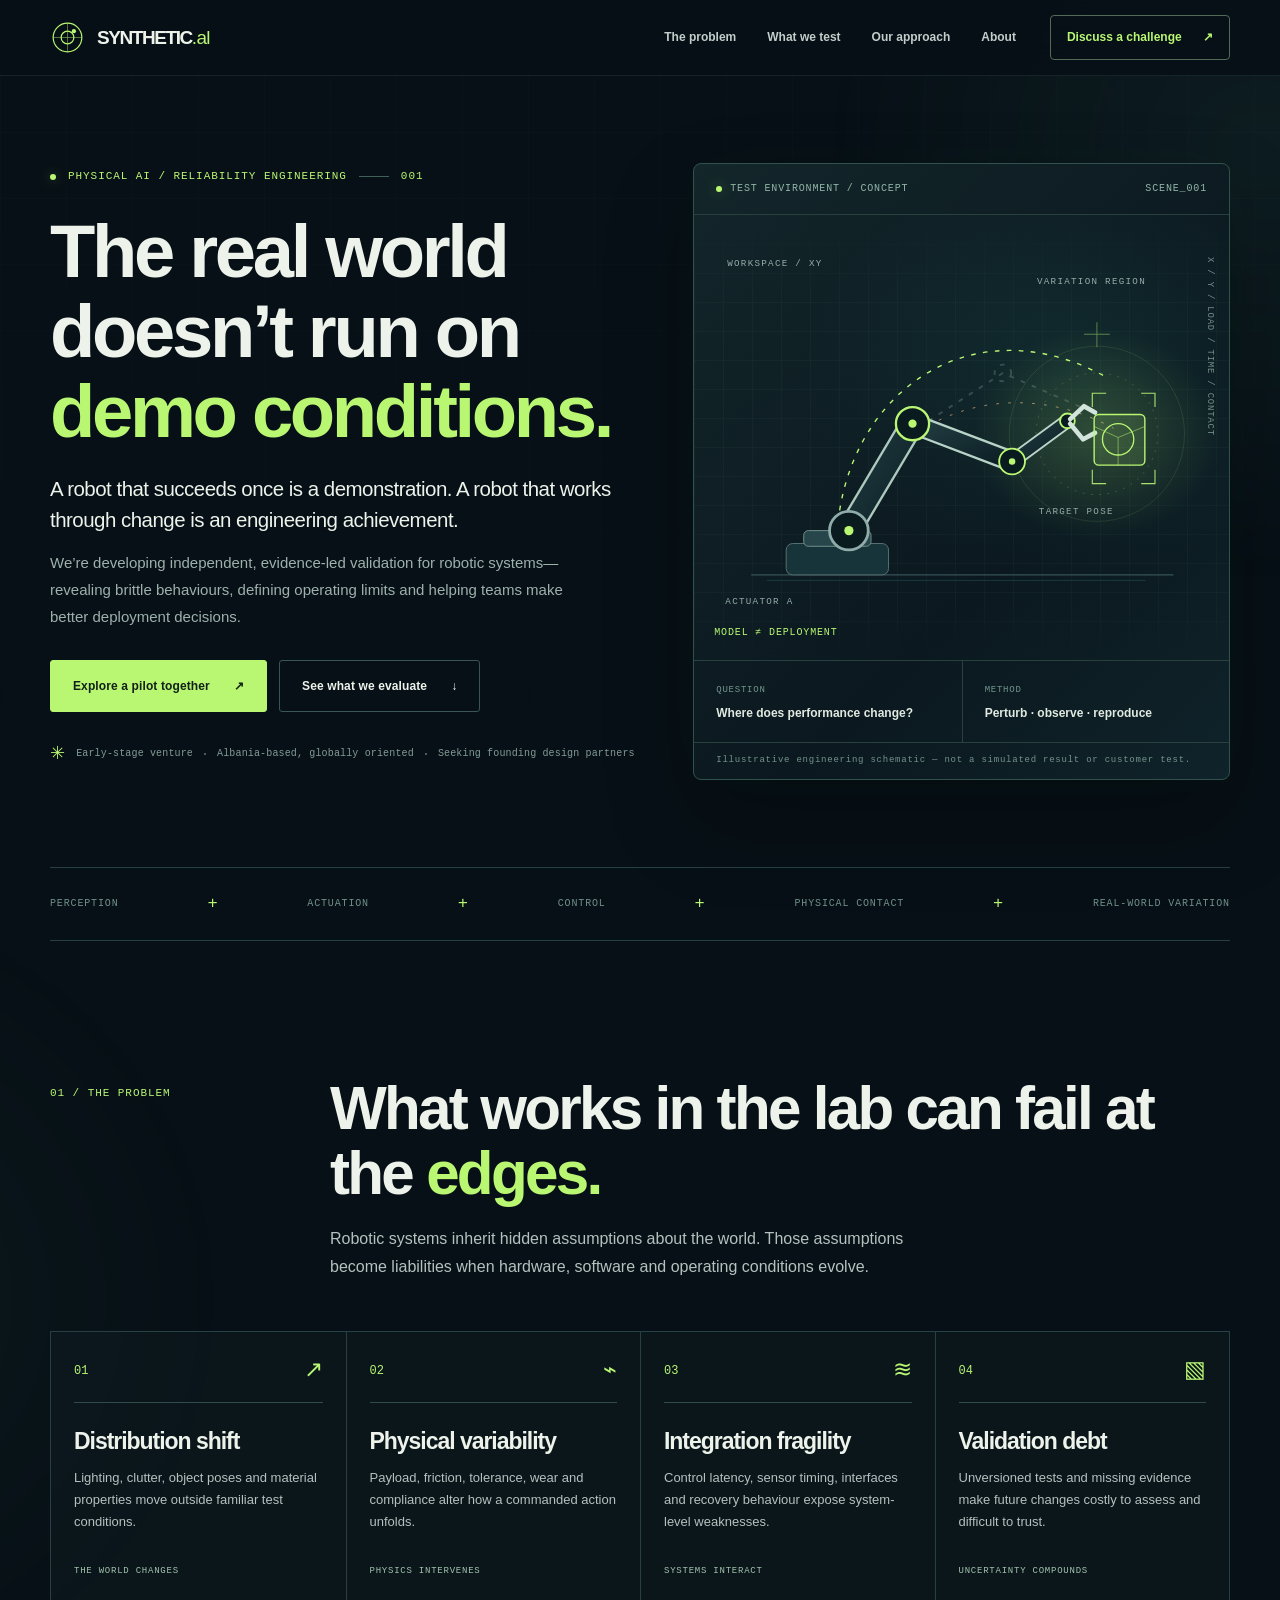
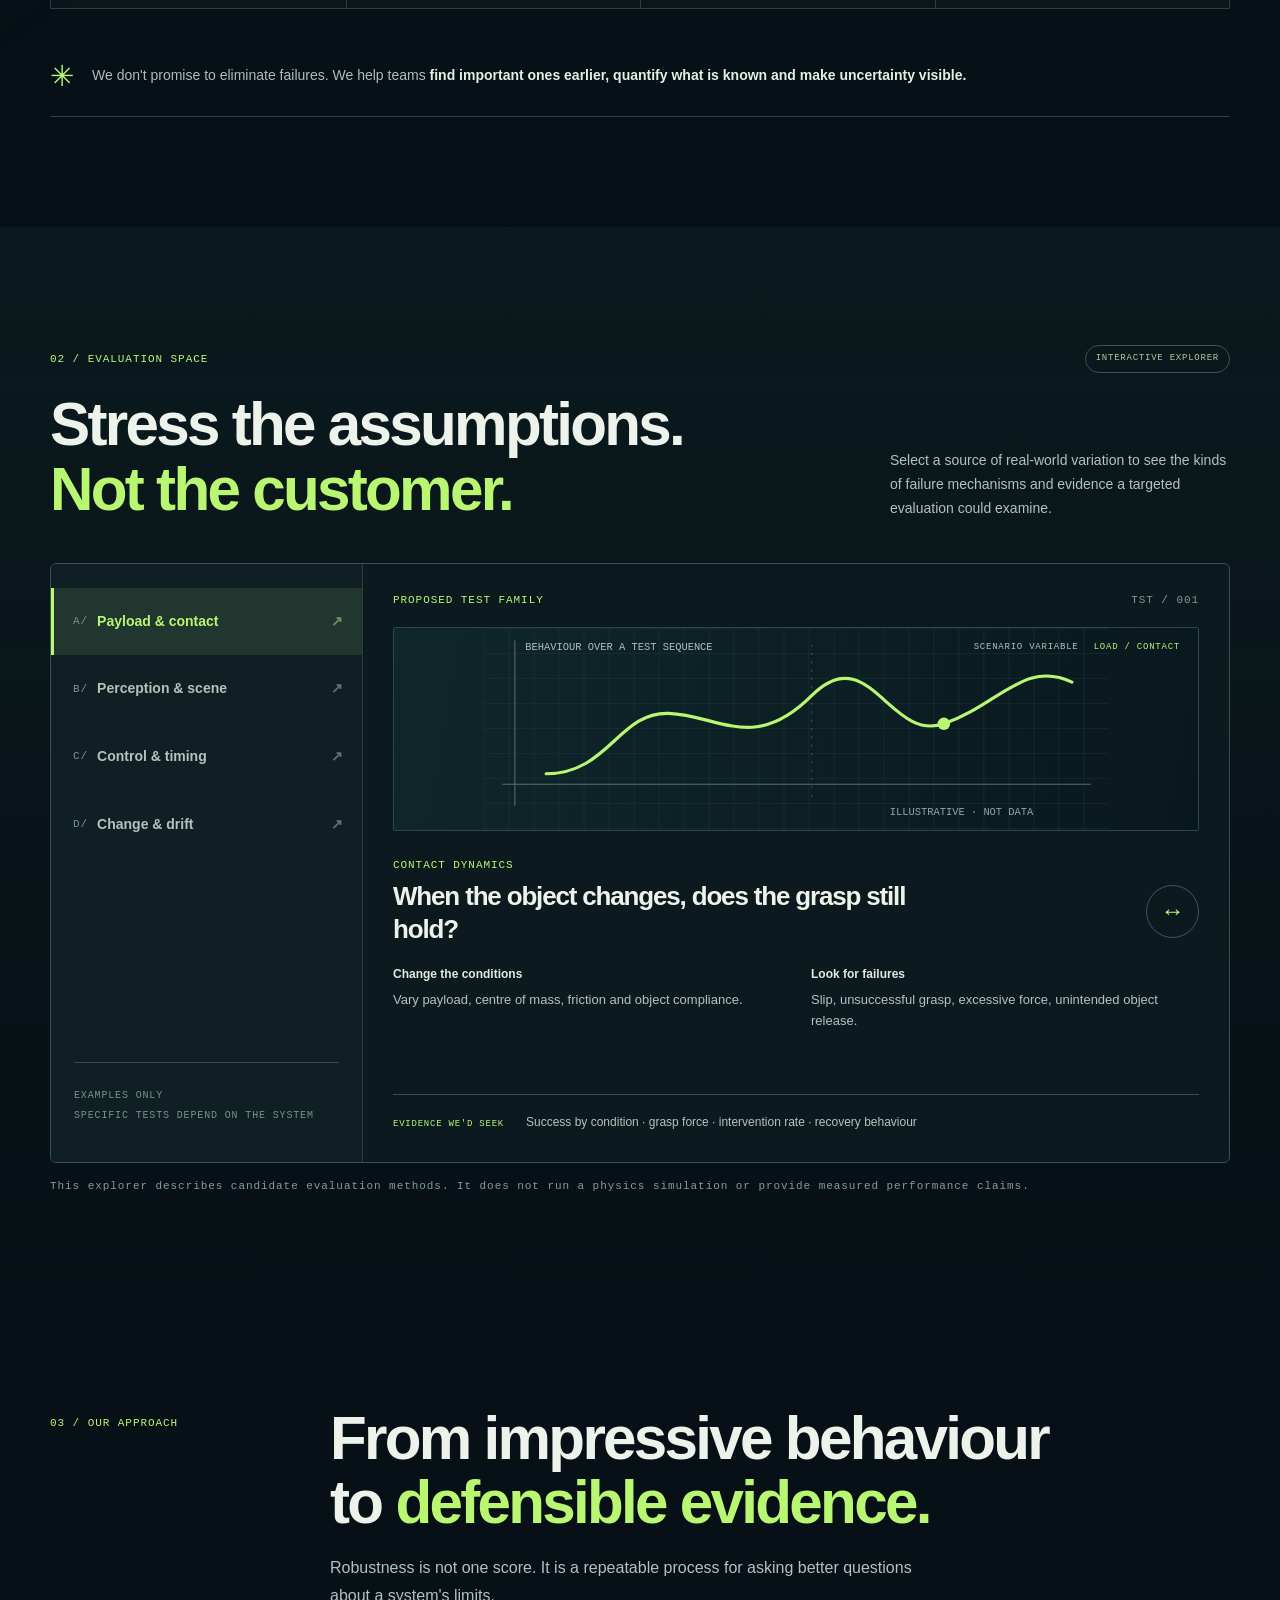
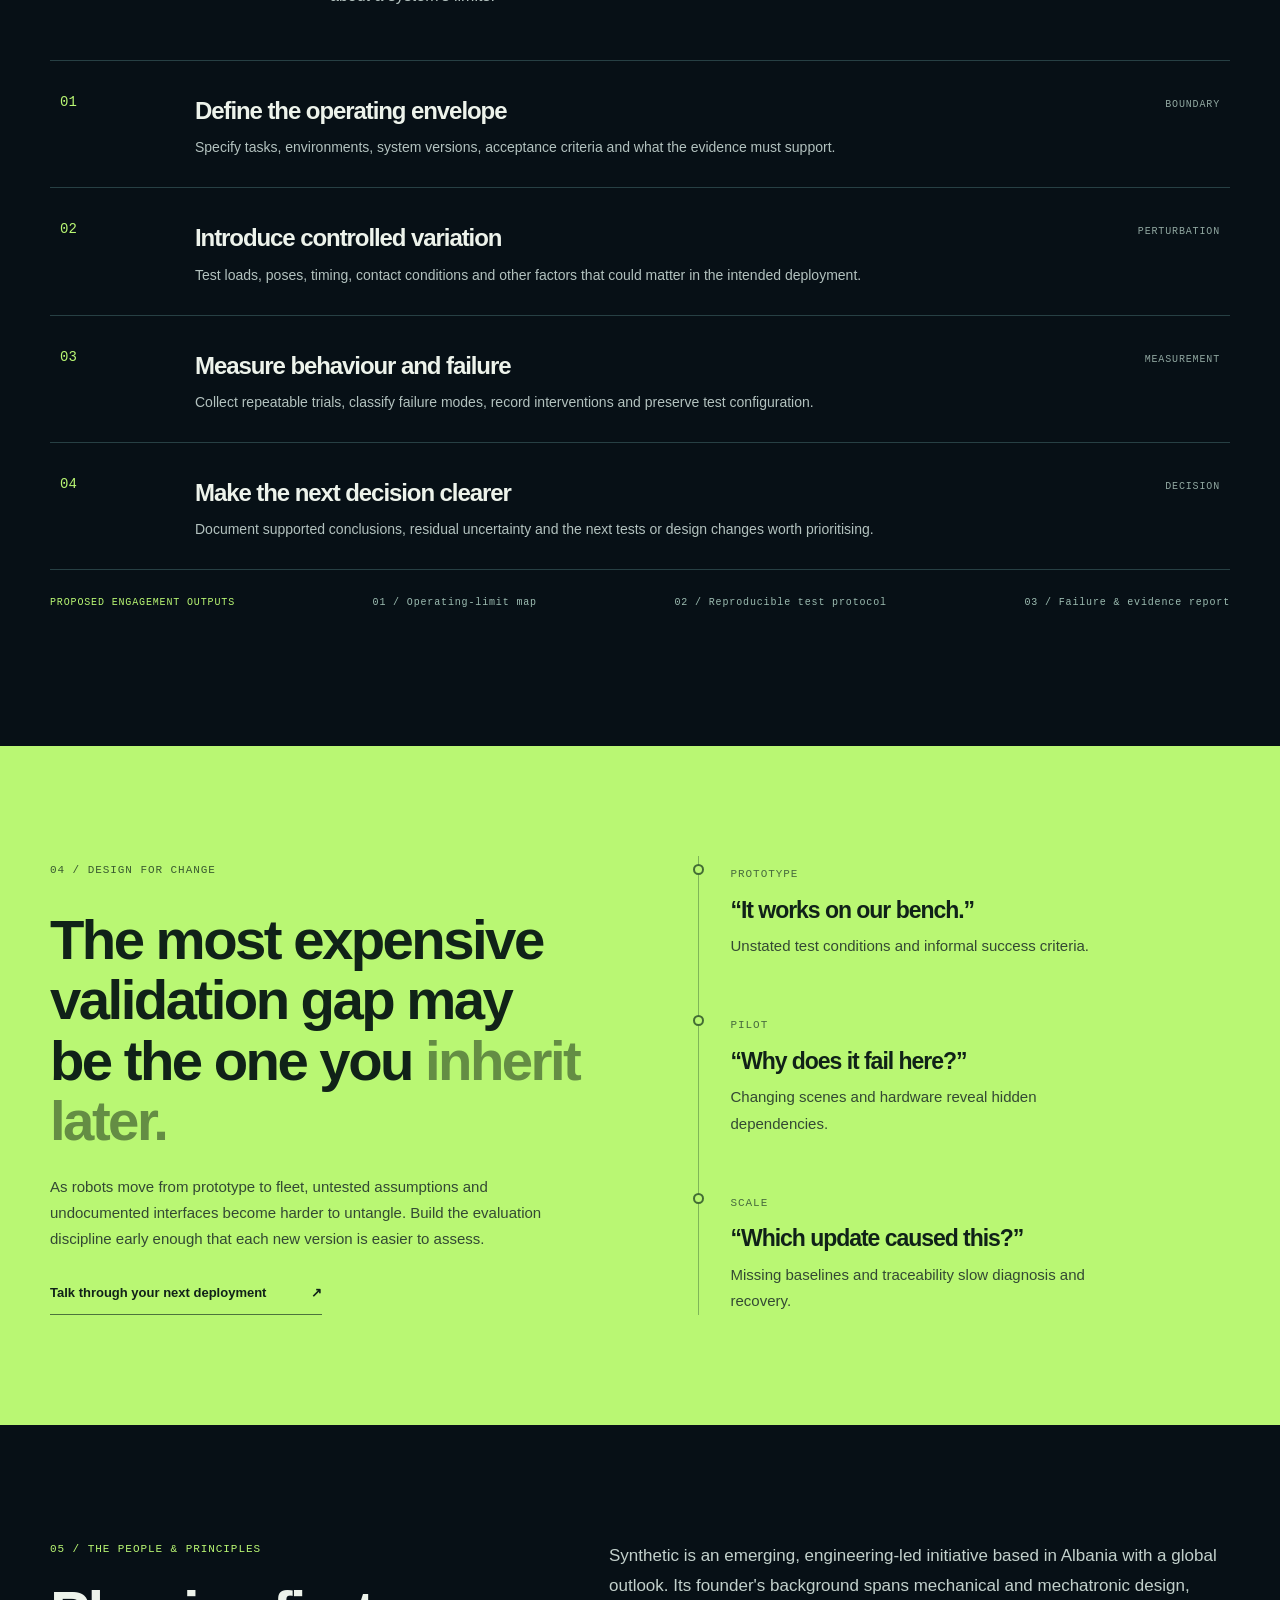
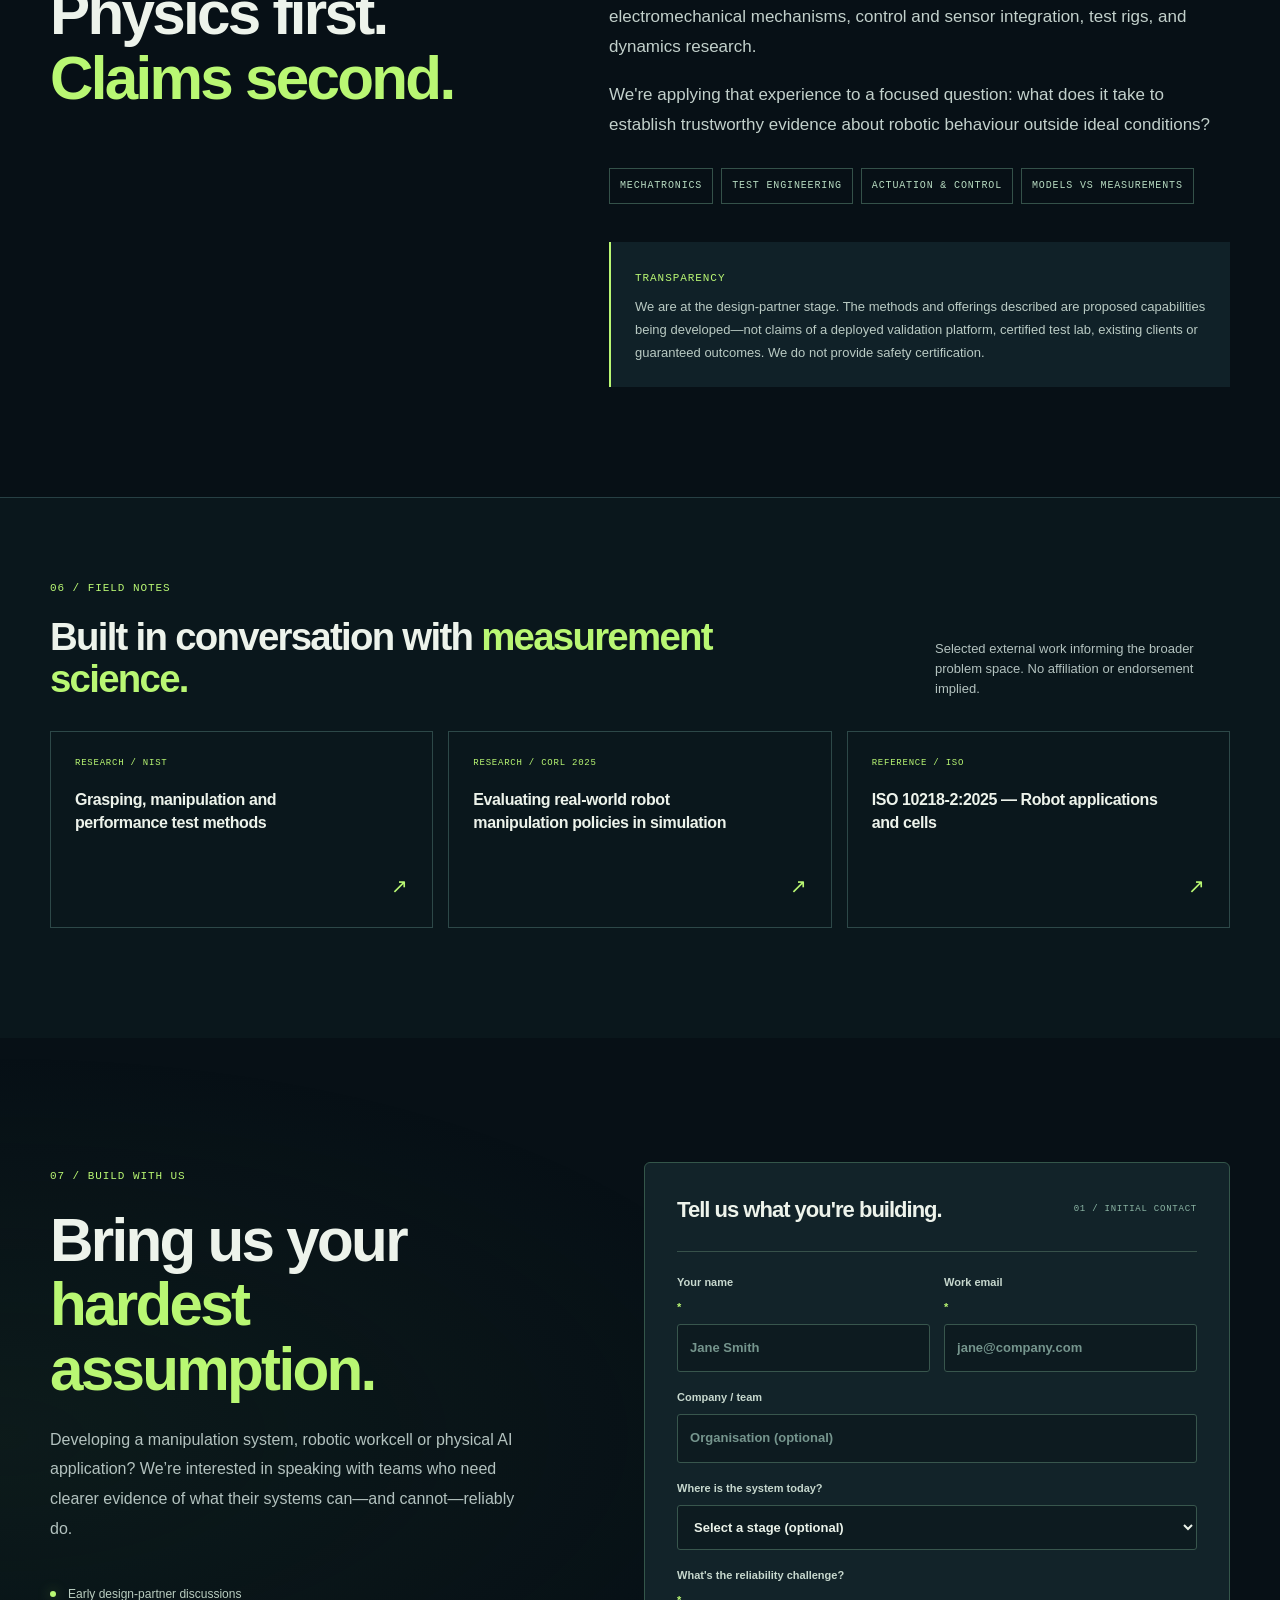
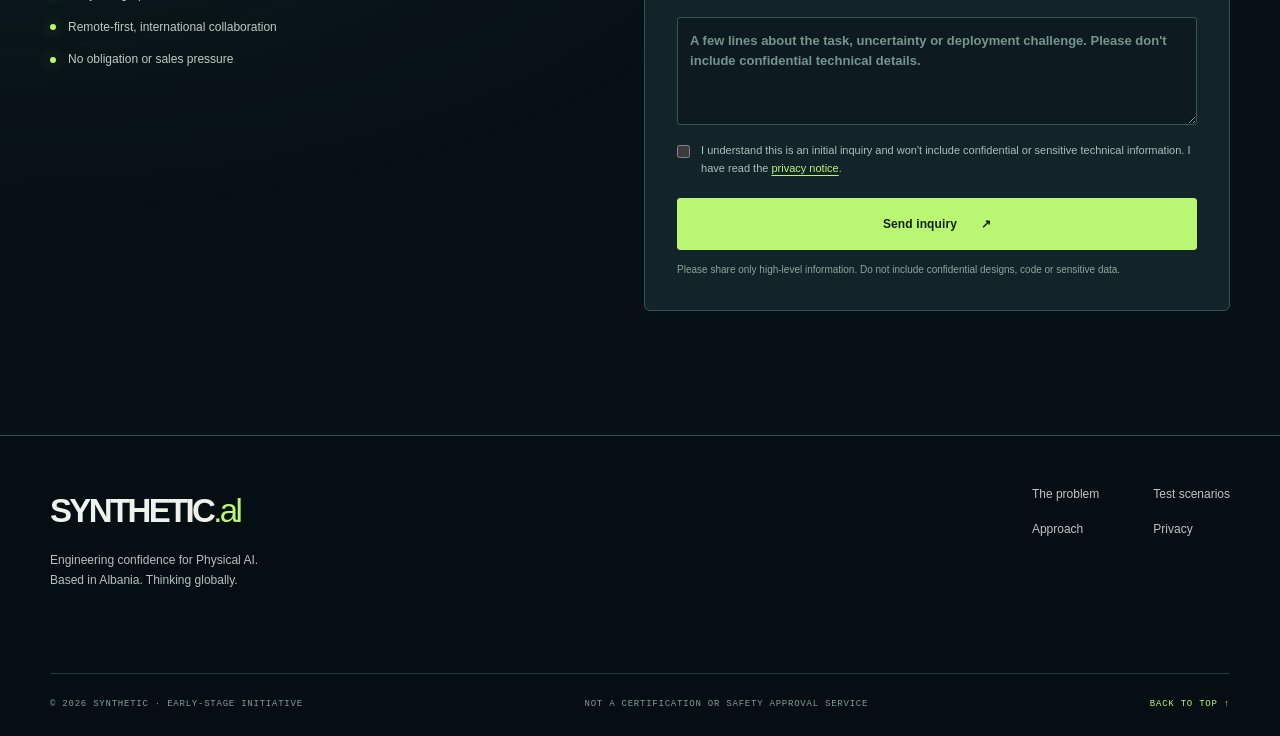
==== index.html @ 1a92da13 "Import supplied Synthetic landing page unchanged" ====
<!doctype html>
<html lang="en">
<head>
  <meta charset="utf-8">
  <meta name="viewport" content="width=device-width, initial-scale=1">
  <meta name="theme-color" content="#071016">
  <meta name="description" content="Robotics validation for the realities beyond a demo. Synthetic is developing engineering-led robustness testing, deployment evidence and repeatable evaluation for Physical AI systems.">
  <meta property="og:type" content="website">
  <meta property="og:title" content="Synthetic — Engineering confidence for Physical AI">
  <meta property="og:description" content="Know where your robot fails before deployment. Engineering-led evaluation of robotics under real-world variation.">
  <meta property="og:url" content="https://synthetic.al/">
  <meta property="og:image" content="https://synthetic.al/assets/social-preview.png">
  <meta name="twitter:card" content="summary_large_image">
  <meta name="color-scheme" content="dark">
  <link rel="icon" href="assets/favicon.svg" type="image/svg+xml">
  <link rel="stylesheet" href="styles.css">
  <title>Synthetic — Engineering confidence for Physical AI</title>
</head>
<body>
  <a href="#main" class="skip-link">Skip to content</a>
  <div class="ambient ambient-a" aria-hidden="true"></div>
  <div class="ambient ambient-b" aria-hidden="true"></div>
  <header class="site-header" id="top">
    <div class="container nav-shell">
      <a class="brand" href="#top" aria-label="Synthetic, back to top">
        <svg class="brand-symbol" viewBox="0 0 44 44" role="img" aria-label="Synthetic logo"><circle cx="22" cy="22" r="18" fill="none" stroke="currentColor" stroke-width="1.5"/><circle cx="22" cy="22" r="8" fill="none" stroke="currentColor" stroke-width="1.5"/><path d="M4 22h36M22 4v36" fill="none" stroke="currentColor" stroke-width="1" opacity=".55"/><circle cx="30" cy="14" r="2.7" fill="currentColor"/></svg>
        <span>SYNTHETIC<span class="brand-dot">.al</span></span>
      </a>
      <nav class="desktop-nav" aria-label="Primary navigation">
        <a href="#challenge">The problem</a>
        <a href="#explorer">What we test</a>
        <a href="#approach">Our approach</a>
        <a href="#about">About</a>
      </nav>
      <a href="#contact" class="nav-cta">Discuss a challenge <span aria-hidden="true">↗</span></a>
      <button class="menu-toggle" id="menu-toggle" type="button" aria-controls="mobile-nav" aria-expanded="false" aria-label="Open navigation"><span></span><span></span></button>
    </div>
    <nav class="mobile-nav" id="mobile-nav" aria-label="Mobile navigation" hidden>
      <a href="#challenge">The problem</a><a href="#explorer">What we test</a><a href="#approach">Our approach</a><a href="#about">About</a><a href="#contact">Discuss a challenge ↗</a>
    </nav>
  </header>

  <main id="main">
    <section class="hero section" aria-labelledby="hero-title">
      <div class="container hero-grid">
        <div class="hero-copy">
          <div class="eyebrow"><span class="pulse-dot" aria-hidden="true"></span> PHYSICAL AI / RELIABILITY ENGINEERING <span class="eyebrow-line"></span> 001</div>
          <h1 id="hero-title">The real world doesn’t run on <em>demo conditions.</em></h1>
          <p class="hero-lead">A robot that succeeds once is a demonstration. A robot that works through change is an engineering achievement.</p>
          <p class="hero-detail">We’re developing independent, evidence-led validation for robotic systems—revealing brittle behaviours, defining operating limits and helping teams make better deployment decisions.</p>
          <div class="hero-actions">
            <a class="button button-primary" href="#contact">Explore a pilot together <span aria-hidden="true">↗</span></a>
            <a class="button button-subtle" href="#explorer">See what we evaluate <span aria-hidden="true">↓</span></a>
          </div>
          <div class="hero-footnote"><span class="mini-icon">✳</span> Early-stage venture <span class="divide-dot"></span> Albania-based, globally oriented <span class="divide-dot"></span> Seeking founding design partners</div>
        </div>
        <div class="hero-visual">
          <div class="visual-topline"><span><span class="green-dot"></span> TEST ENVIRONMENT / CONCEPT</span><span>SCENE_001</span></div>
          <div class="visual-screen">
            <div class="plot-grid" aria-hidden="true"></div>
            <svg class="arm-graphic" viewBox="0 0 580 480" role="img" aria-label="Concept diagram: robotic arm reaching toward a target with variations in task conditions">
              <defs>
                <linearGradient id="armFill" x1="0" y1="0" x2="1" y2="1"><stop stop-color="#223d42"/><stop offset="1" stop-color="#0b1e24"/></linearGradient>
                <linearGradient id="armStroke" x1="0" y1="0" x2="1" y2="0"><stop stop-color="#9ab8b3"/><stop offset="1" stop-color="#d5fff0"/></linearGradient>
                <radialGradient id="targetHalo"><stop stop-color="#b9f773" stop-opacity=".19"/><stop offset="1" stop-color="#b9f773" stop-opacity="0"/></radialGradient>
              </defs>
              <path d="M62 389 H520" stroke="#355257" stroke-width="1.5"/><path d="M79 395 H490" stroke="#1b3c42" stroke-width="1"/>
              <g class="trajectory"><path d="M158 319 C180 181 310 98 448 175" fill="none" stroke="#b9f773" stroke-width="1.5" stroke-dasharray="5 8"/><path d="M168 322 C217 215 341 168 455 230" fill="none" stroke="#d9aa7a" stroke-width="1" stroke-dasharray="3 10" opacity=".78"/></g>
              <ellipse cx="437" cy="236" rx="135" ry="115" fill="url(#targetHalo)" />
              <circle cx="437" cy="236" r="66" fill="none" stroke="#b9f773" stroke-width="1" opacity=".24" stroke-dasharray="2 7"/>
              <circle cx="437" cy="236" r="95" fill="none" stroke="#b9f773" stroke-width="1" opacity=".12"/>
              <g class="ghost-arm" fill="none" stroke="#8ea8a2" stroke-width="2" stroke-dasharray="5 8" opacity=".3"><path d="M168 335 L245 228 L335 170 L422 208"/><circle cx="245" cy="228" r="9"/><circle cx="335" cy="170" r="9"/></g>
              <rect x="100" y="355" width="111" height="34" rx="7" fill="#17343a" stroke="#5c7777"/><rect x="119" y="341" width="73" height="17" rx="5" fill="#27464b" stroke="#75958c"/>
              <path d="M168 341 L237 225" stroke="#adc9be" stroke-width="27" stroke-linecap="round"/><path d="M168 341 L237 225" stroke="url(#armFill)" stroke-width="22" stroke-linecap="round"/>
              <path d="M237 225 L345 266" stroke="#b7d3c7" stroke-width="23" stroke-linecap="round"/><path d="M237 225 L345 266" stroke="url(#armFill)" stroke-width="18" stroke-linecap="round"/>
              <path d="M345 266 L405 222" stroke="#bdd4c9" stroke-width="16" stroke-linecap="round"/><path d="M345 266 L405 222" stroke="url(#armFill)" stroke-width="12" stroke-linecap="round"/>
              <g fill="#0a1b1f" stroke="#b9f773"><circle cx="168" cy="341" r="21" stroke="#8fabaa" stroke-width="3"/><circle cx="237" cy="225" r="18" stroke-width="2.5"/><circle cx="345" cy="266" r="14" stroke-width="2"/><circle cx="405" cy="222" r="8" stroke-width="2"/></g>
              <g fill="#b9f773"><circle cx="168" cy="341" r="5"/><circle cx="237" cy="225" r="4.5"/><circle cx="345" cy="266" r="3.5"/></g>
              <path d="M408 220l15 -14 12 7 M408 225l14 17 13 -7" fill="none" stroke="#d3e4dc" stroke-width="5" stroke-linecap="round" stroke-linejoin="round"/>
              <g class="target-box"><rect x="434" y="215" width="55" height="55" rx="5" fill="#b9f773" fill-opacity=".11" stroke="#b9f773" stroke-width="1.5"/><path d="M434 228l26 12 29 -12M460 240v30" stroke="#b9f773" stroke-width="1" fill="none" opacity=".55"/></g>
              <g stroke="#b9f773" stroke-width="1.2" fill="none" opacity=".9"><path d="M447 192h-15v15M485 192h15v15M447 290h-15v-15M485 290h15v-15"/></g>
              <g fill="#94aca8" font-size="10" font-family="monospace" letter-spacing="1.4"><text x="36" y="54">WORKSPACE / XY</text><text x="372" y="73">VARIATION REGION</text><text x="34" y="421">ACTUATOR A</text><text x="374" y="323">TARGET POSE</text></g>
              <path d="M437 115v27 M423 128h28" stroke="#b9f773" opacity=".48"/>
              <circle class="scan-ping" cx="460" cy="242" r="17" fill="none" stroke="#b9f773" stroke-width="1.4"/>
            </svg>
            <div class="visual-caption">MODEL ≠ DEPLOYMENT</div>
            <div class="visual-side">X / Y / LOAD / TIME / CONTACT</div>
          </div>
          <div class="visual-bottom">
            <div><span class="meta-label">QUESTION</span><strong>Where does performance change?</strong></div>
            <div><span class="meta-label">METHOD</span><strong>Perturb · observe · reproduce</strong></div>
          </div>
          <p class="visual-disclaimer">Illustrative engineering schematic — not a simulated result or customer test.</p>
        </div>
      </div>
      <div class="container hero-ticker" aria-label="Engineering focus areas"><span>PERCEPTION</span><span aria-hidden="true">+</span><span>ACTUATION</span><span aria-hidden="true">+</span><span>CONTROL</span><span aria-hidden="true">+</span><span>PHYSICAL CONTACT</span><span aria-hidden="true">+</span><span>REAL-WORLD VARIATION</span></div>
    </section>

    <section id="challenge" class="section challenge-section">
      <div class="container">
        <div class="section-intro"><span class="section-number">01 / THE PROBLEM</span><div><h2>What works in the lab can fail at the <em>edges.</em></h2><p>Robotic systems inherit hidden assumptions about the world. Those assumptions become liabilities when hardware, software and operating conditions evolve.</p></div></div>
        <div class="risk-grid">
          <article class="risk-card"><div class="risk-icon">01 <span>↗</span></div><h3>Distribution shift</h3><p>Lighting, clutter, object poses and material properties move outside familiar test conditions.</p><span class="risk-signal">THE WORLD CHANGES</span></article>
          <article class="risk-card"><div class="risk-icon">02 <span>⌁</span></div><h3>Physical variability</h3><p>Payload, friction, tolerance, wear and compliance alter how a commanded action unfolds.</p><span class="risk-signal">PHYSICS INTERVENES</span></article>
          <article class="risk-card"><div class="risk-icon">03 <span>≋</span></div><h3>Integration fragility</h3><p>Control latency, sensor timing, interfaces and recovery behaviour expose system-level weaknesses.</p><span class="risk-signal">SYSTEMS INTERACT</span></article>
          <article class="risk-card"><div class="risk-icon">04 <span>▧</span></div><h3>Validation debt</h3><p>Unversioned tests and missing evidence make future changes costly to assess and difficult to trust.</p><span class="risk-signal">UNCERTAINTY COMPOUNDS</span></article>
        </div>
        <div class="insight-line"><span class="insight-icon">✳</span><p>We don't promise to eliminate failures. We help teams <strong>find important ones earlier, quantify what is known and make uncertainty visible.</strong></p></div>
      </div>
    </section>

    <section id="explorer" class="section explorer-section">
      <div class="container">
        <div class="section-kicker"><span class="section-number">02 / EVALUATION SPACE</span><span class="tag">INTERACTIVE EXPLORER</span></div>
        <div class="explorer-head"><h2>Stress the assumptions.<br><em>Not the customer.</em></h2><p>Select a source of real-world variation to see the kinds of failure mechanisms and evidence a targeted evaluation could examine.</p></div>
        <div class="explorer-panel">
          <div class="scenario-tabs" role="tablist" aria-label="Explore test scenarios">
            <button type="button" role="tab" id="tab-contact" aria-selected="true" aria-controls="scenario-panel" tabindex="0" data-scenario="contact"><span class="tab-index">A/</span> Payload & contact <span aria-hidden="true">↗</span></button>
            <button type="button" role="tab" id="tab-perception" aria-selected="false" aria-controls="scenario-panel" tabindex="-1" data-scenario="perception"><span class="tab-index">B/</span> Perception & scene <span aria-hidden="true">↗</span></button>
            <button type="button" role="tab" id="tab-control" aria-selected="false" aria-controls="scenario-panel" tabindex="-1" data-scenario="control"><span class="tab-index">C/</span> Control & timing <span aria-hidden="true">↗</span></button>
            <button type="button" role="tab" id="tab-drift" aria-selected="false" aria-controls="scenario-panel" tabindex="-1" data-scenario="drift"><span class="tab-index">D/</span> Change & drift <span aria-hidden="true">↗</span></button>
            <div class="tabs-footnote">EXAMPLES ONLY<br>SPECIFIC TESTS DEPEND ON THE SYSTEM</div>
          </div>
          <div class="scenario-display" id="scenario-panel" role="tabpanel" aria-labelledby="tab-contact" tabindex="0">
            <div class="display-head"><span class="mono green">PROPOSED TEST FAMILY</span><span class="mono" id="scenario-ref">TST / 001</span></div>
            <div class="display-visual" aria-hidden="true">
              <svg viewBox="0 0 600 194" preserveAspectRatio="xMidYMid meet"><defs><pattern id="plotPattern" width="24" height="24" patternUnits="userSpaceOnUse"><path d="M24 0H0V24" fill="none" stroke="#243d43" stroke-width=".65"/></pattern></defs><rect width="600" height="194" fill="url(#plotPattern)"/><path d="M18 150h565" stroke="#50706b" stroke-width="1"/><path d="M30 12V171" stroke="#50706b" stroke-width="1"/><path d="M60 140 C120 140 130 80 178 82 S260 120 315 65 S390 110 442 92 S520 30 565 52" fill="none" stroke="#668f91" stroke-width="2" stroke-dasharray="5 7"/><path id="response-path" d="M60 140 C120 140 130 80 178 82 S260 120 315 65 S390 110 442 92 S520 30 565 52" fill="none" stroke="#b9f773" stroke-width="3" stroke-linecap="round"/><circle id="response-marker" cx="442" cy="92" r="6" fill="#b9f773"/><path d="M315 16v150" stroke="#b9f773" opacity=".28" stroke-dasharray="2 6"/><text x="40" y="21" font-family="monospace" font-size="10" fill="#a9c2bd">BEHAVIOUR OVER A TEST SEQUENCE</text><text x="390" y="180" font-family="monospace" font-size="10" fill="#8caaa6">ILLUSTRATIVE · NOT DATA</text></svg>
              <div class="visual-micro">SCENARIO VARIABLE <span id="scenario-variable">LOAD / CONTACT</span></div>
            </div>
            <div class="display-title-row"><div><div class="mono green" id="scenario-label">CONTACT DYNAMICS</div><h3 id="scenario-title">When the object changes, does the grasp still hold?</h3></div><span class="display-symbol" id="scenario-symbol" aria-hidden="true">↔</span></div>
            <div class="display-columns"><div><h4>Change the conditions</h4><p id="scenario-perturb">Vary payload, centre of mass, friction and object compliance.</p></div><div><h4>Look for failures</h4><p id="scenario-fail">Slip, unsuccessful grasp, excessive force, unintended object release.</p></div></div>
            <div class="evidence-bar"><span class="evidence-label">EVIDENCE WE'D SEEK</span><span id="scenario-evidence">Success by condition · grasp force · intervention rate · recovery behaviour</span></div>
          </div>
        </div>
        <p class="explorer-caption">This explorer describes candidate evaluation methods. It does not run a physics simulation or provide measured performance claims.</p>
      </div>
    </section>

    <section id="approach" class="section approach-section">
      <div class="container">
        <div class="section-intro"><span class="section-number">03 / OUR APPROACH</span><div><h2>From impressive behaviour<br>to <em>defensible evidence.</em></h2><p>Robustness is not one score. It is a repeatable process for asking better questions about a system's limits.</p></div></div>
        <div class="process-list">
          <article><div class="process-num">01</div><div><h3>Define the operating envelope</h3><p>Specify tasks, environments, system versions, acceptance criteria and what the evidence must support.</p></div><div class="process-tag">BOUNDARY</div></article>
          <article><div class="process-num">02</div><div><h3>Introduce controlled variation</h3><p>Test loads, poses, timing, contact conditions and other factors that could matter in the intended deployment.</p></div><div class="process-tag">PERTURBATION</div></article>
          <article><div class="process-num">03</div><div><h3>Measure behaviour and failure</h3><p>Collect repeatable trials, classify failure modes, record interventions and preserve test configuration.</p></div><div class="process-tag">MEASUREMENT</div></article>
          <article><div class="process-num">04</div><div><h3>Make the next decision clearer</h3><p>Document supported conclusions, residual uncertainty and the next tests or design changes worth prioritising.</p></div><div class="process-tag">DECISION</div></article>
        </div>
        <div class="outcomes-row"><span>PROPOSED ENGAGEMENT OUTPUTS</span><div>01 / Operating-limit map</div><div>02 / Reproducible test protocol</div><div>03 / Failure & evidence report</div></div>
      </div>
    </section>

    <section class="section future-section" id="future">
      <div class="container future-grid">
        <div><span class="section-number">04 / DESIGN FOR CHANGE</span><h2>The most expensive validation gap may be the one you <em>inherit later.</em></h2><p>As robots move from prototype to fleet, untested assumptions and undocumented interfaces become harder to untangle. Build the evaluation discipline early enough that each new version is easier to assess.</p><a class="text-link" href="#contact">Talk through your next deployment <span aria-hidden="true">↗</span></a></div>
        <div class="future-steps" aria-label="Illustrative lifecycle risks"><div><span class="step-era">PROTOTYPE</span><h3>“It works on our bench.”</h3><p>Unstated test conditions and informal success criteria.</p></div><div><span class="step-era">PILOT</span><h3>“Why does it fail here?”</h3><p>Changing scenes and hardware reveal hidden dependencies.</p></div><div><span class="step-era">SCALE</span><h3>“Which update caused this?”</h3><p>Missing baselines and traceability slow diagnosis and recovery.</p></div></div>
      </div>
    </section>

    <section id="about" class="section about-section">
      <div class="container about-grid"><div><span class="section-number">05 / THE PEOPLE & PRINCIPLES</span><h2>Physics first.<br><em>Claims second.</em></h2></div><div class="about-body"><p>Synthetic is an emerging, engineering-led initiative based in Albania with a global outlook. Its founder's background spans mechanical and mechatronic design, electromechanical mechanisms, control and sensor integration, test rigs, and dynamics research.</p><p>We're applying that experience to a focused question: what does it take to establish trustworthy evidence about robotic behaviour outside ideal conditions?</p><div class="capabilities"><span>MECHATRONICS</span><span>TEST ENGINEERING</span><span>ACTUATION & CONTROL</span><span>MODELS VS MEASUREMENTS</span></div><div class="honesty-note"><span>TRANSPARENCY</span><p>We are at the design-partner stage. The methods and offerings described are proposed capabilities being developed—not claims of a deployed validation platform, certified test lab, existing clients or guaranteed outcomes. We do not provide safety certification.</p></div></div></div>
    </section>

    <section class="section reading-section"><div class="container"><span class="section-number">06 / FIELD NOTES</span><div class="reading-head"><h2>Built in conversation with <em>measurement science.</em></h2><p>Selected external work informing the broader problem space. No affiliation or endorsement implied.</p></div><div class="reading-grid"><a href="https://www.nist.gov/programs-projects/grasping-manipulation-and-contact-safety-performance-robotic-systems" target="_blank" rel="noopener noreferrer"><span>RESEARCH / NIST</span><strong>Grasping, manipulation and performance test methods</strong><span class="reading-arrow">↗</span></a><a href="https://proceedings.mlr.press/v270/li25c.html" target="_blank" rel="noopener noreferrer"><span>RESEARCH / CORL 2025</span><strong>Evaluating real-world robot manipulation policies in simulation</strong><span class="reading-arrow">↗</span></a><a href="https://www.iso.org/standard/73934.html" target="_blank" rel="noopener noreferrer"><span>REFERENCE / ISO</span><strong>ISO 10218-2:2025 — Robot applications and cells</strong><span class="reading-arrow">↗</span></a></div></div></section>

    <section id="contact" class="section contact-section">
      <div class="container contact-grid"><div class="contact-copy"><span class="section-number">07 / BUILD WITH US</span><h2>Bring us your <em>hardest assumption.</em></h2><p>Developing a manipulation system, robotic workcell or physical AI application? We’re interested in speaking with teams who need clearer evidence of what their systems can—and cannot—reliably do.</p><div class="contact-qualifiers"><span><span class="green-dot"></span> Early design-partner discussions</span><span><span class="green-dot"></span> Remote-first, international collaboration</span><span><span class="green-dot"></span> No obligation or sales pressure</span></div></div>
        <div class="contact-form-wrap"><div class="form-heading"><h3>Tell us what you're building.</h3><span>01 / INITIAL CONTACT</span></div>
          <form id="contact-form" name="robotics-inquiry" method="POST" action="/thank-you.html" data-netlify="true" netlify-honeypot="bot-field">
            <input type="hidden" name="form-name" value="robotics-inquiry">
            <p class="trap"><label>Leave this field blank <input name="bot-field" tabindex="-1" autocomplete="off"></label></p>
            <div class="form-row"><label for="name">Your name <span>*</span><input id="name" name="name" type="text" autocomplete="name" maxlength="120" required placeholder="Jane Smith"></label><label for="email">Work email <span>*</span><input id="email" name="email" type="email" autocomplete="email" maxlength="254" required placeholder="jane@company.com"></label></div>
            <label for="company">Company / team<input id="company" name="company" type="text" autocomplete="organization" maxlength="160" placeholder="Organisation (optional)"></label>
            <label for="stage">Where is the system today?<select id="stage" name="stage"><option value="">Select a stage (optional)</option><option value="Research / prototype">Research / prototype</option><option value="Pilot deployment">Pilot deployment</option><option value="Production / scaling">Production / scaling</option><option value="Exploring validation approach">Exploring validation approach</option></select></label>
            <label for="challenge-field">What's the reliability challenge? <span>*</span><textarea id="challenge-field" name="challenge" rows="4" required maxlength="2000" placeholder="A few lines about the task, uncertainty or deployment challenge. Please don't include confidential technical details."></textarea></label>
            <label class="consent"><input type="checkbox" required name="no-confidential" value="confirmed"><span>I understand this is an initial inquiry and won't include confidential or sensitive technical information. I have read the <a href="privacy.html">privacy notice</a>.</span></label>
            <button class="button button-primary form-submit" type="submit">Send inquiry <span aria-hidden="true">↗</span></button>
            <p class="form-note" id="form-status" role="status" aria-live="polite">Please share only high-level information. Do not include confidential designs, code or sensitive data.</p>
          </form>
        </div>
      </div>
    </section>
  </main>
  <footer class="site-footer"><div class="container footer-top"><div><a class="footer-brand" href="#top">SYNTHETIC<span>.al</span></a><p>Engineering confidence for Physical AI.<br>Based in Albania. Thinking globally.</p></div><div class="footer-links"><a href="#challenge">The problem</a><a href="#explorer">Test scenarios</a><a href="#approach">Approach</a><a href="privacy.html">Privacy</a></div></div><div class="container footer-bottom"><span>© <span id="year">2026</span> SYNTHETIC · EARLY-STAGE INITIATIVE</span><span>NOT A CERTIFICATION OR SAFETY APPROVAL SERVICE</span><a href="#top">BACK TO TOP ↑</a></div></footer>
  <script src="script.js" defer></script>
</body>
</html>
---- styles.css ----
:root{--bg:#071016;--bg2:#0c171d;--panel:#101f25;--panel-light:#16292d;--line:#274044;--line-soft:#1e3338;--ink:#edf3eb;--text:#b3c2bf;--muted:#78918e;--accent:#b9f773;--accent-ink:#102016;--warm:#e7a77e;--header:76px;--max:1260px}
*,*::before,*::after{box-sizing:border-box}html{scroll-behavior:smooth;scroll-padding-top:88px}body{margin:0;background:var(--bg);color:var(--ink);font-family:Inter,"Segoe UI",Arial,Helvetica,sans-serif;-webkit-font-smoothing:antialiased;line-height:1.55;overflow-x:hidden}body::before{content:"";position:fixed;inset:0;pointer-events:none;z-index:-1;background-image:linear-gradient(rgba(140,171,163,.028) 1px,transparent 1px),linear-gradient(90deg,rgba(140,171,163,.028) 1px,transparent 1px);background-size:66px 66px;mask-image:linear-gradient(to bottom,#000 0%,transparent 85%)}a{color:inherit;text-decoration:none}button,input,select,textarea{font:inherit}button{cursor:pointer}h1,h2,h3,h4,p{margin-top:0}h1,h2,h3{letter-spacing:-.045em}h1,h2{line-height:1.075}h1{font-size:clamp(4rem,5.8vw,6.55rem);font-weight:580}h2{font-size:clamp(2.65rem,4.7vw,5rem);font-weight:560}h3{font-weight:570}h1 em,h2 em{font-style:normal;color:var(--accent)}p{color:var(--text)}::selection{background:var(--accent);color:var(--bg)}:focus-visible{outline:2px solid var(--accent);outline-offset:4px}.container{width:min(calc(100% - 100px),var(--max));margin-inline:auto}.section{padding:110px 0;position:relative}.section-number,.eyebrow,.mono,.tag,.meta-label,.risk-signal,.process-tag,.outcomes-row,.step-era,.footer-bottom,.capabilities span,.reading-grid a>span:first-child,.form-heading>span,.visual-topline,.visual-bottom,.visual-caption,.visual-side,.visual-disclaimer,.hero-footnote,.hero-ticker,.tabs-footnote,.tab-index,.explorer-caption,.display-head,.display-visual .visual-micro,.evidence-label,.honesty-note>span{font-family:"SFMono-Regular",Consolas,"Liberation Mono",monospace;letter-spacing:.085em;font-size:11px;font-weight:500}.section-number{color:var(--accent)}.ambient{position:absolute;pointer-events:none;z-index:-1;filter:blur(20px)}.ambient-a{height:900px;width:900px;top:-300px;right:-430px;background:radial-gradient(circle,rgba(71,143,129,.105),transparent 67%)}.ambient-b{height:800px;width:800px;top:900px;left:-580px;background:radial-gradient(circle,rgba(60,119,96,.09),transparent 70%)}
/* NAV */
.skip-link{position:absolute;z-index:1000;top:-50px;left:15px;background:var(--accent);padding:10px;color:var(--bg)}.skip-link:focus{top:10px}.site-header{height:var(--header);position:sticky;top:0;z-index:100;background:rgba(7,16,22,.91);border-bottom:1px solid rgba(116,157,148,.14);backdrop-filter:blur(20px)}.nav-shell{height:100%;display:flex;align-items:center;gap:34px}.brand{display:flex;align-items:center;gap:12px;font-weight:820;font-size:19px;letter-spacing:-.075em;white-space:nowrap}.brand-symbol{color:var(--accent);height:35px;width:35px}.brand-dot{color:var(--accent);letter-spacing:-.04em;font-weight:500}.desktop-nav{margin-left:auto;display:flex;gap:31px;align-items:center}.desktop-nav a,.nav-cta{font-size:12px;font-weight:600;color:#c2ceca;transition:color .2s}.desktop-nav a:hover,.nav-cta:hover{color:var(--accent)}.nav-cta{border:1px solid #536a57;border-radius:4px;padding:12px 16px;color:var(--accent);white-space:nowrap}.nav-cta span{margin-left:18px}.menu-toggle{display:none;background:none;border:0;padding:8px}.menu-toggle span{display:block;width:23px;height:2px;background:var(--ink);margin:5px 0}.mobile-nav{display:none}
/* BUTTONS */
.button{display:inline-flex;gap:24px;justify-content:center;align-items:center;min-height:52px;padding:15px 22px;border-radius:3px;font-size:12px;font-weight:740;letter-spacing:.01em;transition:transform .2s,background .2s,border-color .2s}.button:hover{transform:translateY(-2px)}.button-primary{border:1px solid var(--accent);background:var(--accent);color:#122117}.button-primary:hover{background:#d2ff9e}.button-subtle{border:1px solid #3b5554;background:transparent;color:var(--ink)}.button-subtle:hover{border-color:var(--accent)}
/* HERO */
.hero{padding-top:80px;padding-bottom:28px}.hero-grid{display:grid;grid-template-columns:1.05fr .95fr;gap:50px;align-items:center;min-height:625px}.hero-copy{padding:12px 0 24px}.eyebrow{color:var(--accent);display:flex;align-items:center;gap:12px;white-space:nowrap}.pulse-dot,.green-dot{background:var(--accent);height:6px;width:6px;display:inline-block;border-radius:100%;box-shadow:0 0 13px #b9f77365}.pulse-dot{animation:pulse 2.7s ease-in-out infinite}@keyframes pulse{50%{opacity:.4;transform:scale(.7)}}.eyebrow-line{height:1px;background:#416058;flex:1;max-width:30px}.hero h1{margin:27px 0 23px;max-width:680px}.hero-lead{color:var(--ink);font-size:clamp(18px,1.6vw,22px);font-weight:420;line-height:1.5;letter-spacing:-.025em;max-width:590px;margin-bottom:13px}.hero-detail{font-size:15px;line-height:1.8;max-width:530px;color:#9db1ad;margin-bottom:30px}.hero-actions{display:flex;gap:12px;align-items:center;flex-wrap:wrap}.hero-footnote{display:flex;gap:11px;flex-wrap:wrap;align-items:center;font-size:10px;color:#839c97;margin-top:33px;letter-spacing:.015em}.mini-icon{font-size:18px;line-height:1;color:var(--accent)}.divide-dot{width:2px;height:2px;background:#5f7971;border-radius:100%}.hero-visual{position:relative;border:1px solid #31524c;border-radius:8px;background:linear-gradient(135deg,#13262a,#0b181f 62%,#10232a);box-shadow:0 40px 90px rgba(0,0,0,.23),0 0 65px rgba(127,181,127,.035);overflow:hidden;min-width:0}.visual-topline{display:flex;justify-content:space-between;align-items:center;padding:17px 22px;color:#91b5a8;font-size:10px;border-bottom:1px solid #29413e}.visual-topline>span:first-child{display:flex;align-items:center;gap:8px}.visual-screen{height:445px;position:relative;overflow:hidden;background:radial-gradient(ellipse at 70% 35%,#163e3d72,transparent 50%)}.plot-grid{position:absolute;inset:0;background-image:linear-gradient(#365b541e 1px,transparent 1px),linear-gradient(90deg,#365b541e 1px,transparent 1px);background-size:29px 29px;mask-image:linear-gradient(to bottom,transparent,#000 18%,#000 88%,transparent)}.arm-graphic{width:100%;height:100%;display:block;position:relative;animation:diagram-arrive 1.1s ease-out backwards}.scan-ping{transform-origin:460px 242px;animation:ping 3.3s infinite}.trajectory{animation:trace 5s ease-in-out infinite}@keyframes diagram-arrive{from{opacity:0;transform:translateY(12px)}}@keyframes ping{50%{transform:scale(2);opacity:0}}@keyframes trace{50%{opacity:.48}}.visual-caption{position:absolute;left:20px;bottom:19px;color:var(--accent);font-size:10px}.visual-side{position:absolute;right:13px;top:42px;writing-mode:vertical-rl;font-size:9px;color:#74918a}.visual-bottom{display:grid;grid-template-columns:1fr 1fr;border-top:1px solid #29413e}.visual-bottom>div{padding:20px 22px}.visual-bottom>div+div{border-left:1px solid #29413e}.visual-bottom strong{font-family:Inter,"Segoe UI",Arial,sans-serif;font-size:12px;display:block;font-weight:550;letter-spacing:0;color:#e0eae1;margin-top:6px}.meta-label{color:#72978c;font-size:9px}.visual-disclaimer{color:#73948a;font-size:9px;line-height:1.5;margin:0;padding:11px 22px;border-top:1px solid #29413e}.hero-ticker{margin-top:80px;display:flex;justify-content:space-between;align-items:center;gap:20px;padding:23px 0;color:#72908a;border-top:1px solid var(--line);border-bottom:1px solid var(--line);font-size:10px}.hero-ticker span:nth-child(even){color:var(--accent);font-size:17px}
/* SECTIONS SHARED */
.section-intro{display:grid;grid-template-columns:245px 1fr;gap:35px;align-items:start;margin-bottom:50px}.section-intro h2{max-width:840px;margin:-8px 0 18px}.section-intro p{max-width:620px;font-size:16px;line-height:1.75;margin-bottom:0}.challenge-section{padding-top:116px}.risk-grid{display:grid;grid-template-columns:repeat(4,1fr);border:1px solid var(--line);background:rgba(15,28,34,.55)}.risk-card{padding:30px 23px 29px;min-height:276px;display:flex;flex-direction:column;transition:background .2s}.risk-card:hover{background:#12282b}.risk-card+.risk-card{border-left:1px solid var(--line)}.risk-icon{font-family:Consolas,monospace;color:var(--accent);display:flex;justify-content:space-between;font-size:12px;border-bottom:1px solid #304b49;padding-bottom:22px}.risk-icon>span{font-size:23px;line-height:.8;font-weight:300}.risk-card h3{font-size:23px;line-height:1.2;margin:25px 0 11px}.risk-card p{font-size:13px;line-height:1.7;flex:1;margin-bottom:24px}.risk-signal{font-size:9px;color:#a3c4ac}.insight-line{margin-top:27px;padding:18px 0;display:flex;gap:18px;align-items:center;border-bottom:1px solid var(--line)}.insight-icon{font-size:29px;color:var(--accent)}.insight-line p{font-size:14px;margin:0;color:#adbfba}.insight-line strong{color:#e5f0e5;font-weight:600}
/* EXPLORER */
.explorer-section{padding-top:118px;background:linear-gradient(180deg,rgba(19,45,45,.35),rgba(6,16,22,.1))}.section-kicker{display:flex;align-items:center;justify-content:space-between}.tag{border:1px solid #33594c;color:#a8cd9d;border-radius:40px;padding:6px 10px;font-size:9px}.explorer-head{display:flex;justify-content:space-between;gap:40px;align-items:end;margin:20px 0 40px}.explorer-head h2{margin:0}.explorer-head p{max-width:340px;font-size:14px;line-height:1.7;margin-bottom:2px}.explorer-panel{display:grid;grid-template-columns:312px 1fr;border:1px solid #38534e;min-height:600px;background:#0c1a20;border-radius:6px;overflow:hidden}.scenario-tabs{padding:24px 0;display:flex;flex-direction:column;border-right:1px solid var(--line);background:#101f24}.scenario-tabs>button{width:100%;border:0;border-left:3px solid transparent;background:transparent;text-align:left;color:#b0c4bc;padding:23px 19px;font-size:14px;font-weight:640;display:flex;align-items:center;gap:9px;transition:background .2s,color .2s}.scenario-tabs>button span:last-child{margin-left:auto;opacity:.5}.scenario-tabs>button[aria-selected="true"]{background:#20362f;color:var(--accent);border-left-color:var(--accent)}.scenario-tabs>button:hover{background:#1c322e}.tab-index{color:#77968d;font-size:11px}.tabs-footnote{font-size:10px;color:#75948a;margin:auto 23px 12px;border-top:1px solid #314d47;padding-top:23px;line-height:2.0}.scenario-display{padding:28px 30px 30px;display:flex;flex-direction:column;min-width:0}.display-head{display:flex;justify-content:space-between;color:#7c9992}.green{color:var(--accent)}.display-visual{position:relative;margin:18px 0 26px;background:linear-gradient(100deg,#0f272a,#09181e);border:1px solid #2a4946;border-radius:2px;height:204px;overflow:hidden}.display-visual svg{height:100%;width:100%;display:block}.display-visual .visual-micro{position:absolute;right:18px;top:13px;font-size:9px;color:#b0c4b9}.visual-micro span{color:var(--accent);margin-left:9px}.display-title-row{display:flex;gap:20px;justify-content:space-between;align-items:center}.display-title-row h3{font-size:26px;line-height:1.28;margin:6px 0 19px;max-width:570px}.display-symbol{height:53px;width:53px;display:grid;place-items:center;color:var(--accent);font-size:24px;border:1px solid #3c5b51;border-radius:100%}.display-columns{display:grid;grid-template-columns:1fr 1fr;gap:30px}.display-columns h4{color:#e0eadf;font-size:12px;letter-spacing:0;margin:0 0 6px}.display-columns p{font-size:13px;line-height:1.6;margin:0}.evidence-bar{border-top:1px solid #335149;padding-top:18px;margin-top:auto;display:flex;gap:22px;align-items:baseline}.evidence-label{color:var(--accent);font-size:9px;white-space:nowrap}.evidence-bar>span:last-child{color:#b0c6bc;font-size:12px}.explorer-caption{font-size:11px;color:#839e97;margin:15px 0 0}
/* APPROACH */
.process-list{border-top:1px solid var(--line)}.process-list article{display:grid;grid-template-columns:110px 1fr 130px;align-items:start;gap:25px;padding:31px 10px 28px;border-bottom:1px solid var(--line)}.process-num{font-family:Consolas,monospace;font-size:14px;color:var(--accent)}.process-list h3{font-size:24px;margin:0 0 7px}.process-list p{font-size:14px;max-width:720px;line-height:1.65;margin:0}.process-tag{text-align:right;color:#90a7a0;font-size:10px;padding-top:5px}.outcomes-row{display:flex;justify-content:space-between;gap:20px;flex-wrap:wrap;align-items:center;padding:25px 0;font-size:10px;color:#9cbcb1}.outcomes-row>span{color:var(--accent)}
/* FUTURE */
.future-section{background:#b9f773;color:#102218;overflow:hidden}.future-section .section-number{color:#395b30}.future-grid{display:grid;grid-template-columns:1fr 1fr;gap:115px}.future-section h2{font-size:clamp(2.55rem,4.4vw,4.8rem);margin:29px 0 22px}.future-section h2 em{color:#648d44}.future-section p{color:#334933;font-size:15px;line-height:1.75}.text-link{display:inline-flex;gap:45px;font-size:13px;font-weight:760;border-bottom:1px solid #4c733c;padding-bottom:10px;margin-top:16px}.future-steps{border-left:1px solid #7fb657;padding-left:32px;display:flex;flex-direction:column;justify-content:space-between}.future-steps>div{position:relative;padding:4px 0 34px}.future-steps>div:last-child{padding-bottom:0}.future-steps>div::before{content:"";position:absolute;left:-38px;top:8px;width:11px;height:11px;border:2px solid #436d34;border-radius:100%;background:#b9f773}.step-era{color:#486b3e}.future-steps h3{font-size:23px;margin:8px 0 5px}.future-steps p{margin:0;max-width:390px}
/* ABOUT */
.about-grid{display:grid;grid-template-columns:.85fr 1.15fr;gap:100px}.about-grid h2{margin-top:23px}.about-body{padding-top:6px}.about-body>p{font-size:17px;line-height:1.8;color:#c2d0cb}.capabilities{display:flex;flex-wrap:wrap;gap:8px;margin:27px 0 38px}.capabilities span{padding:9px 10px;border:1px solid #345149;color:#b7dbc1;font-size:10px}.honesty-note{border-left:2px solid var(--accent);background:#102128;padding:22px 24px}.honesty-note>span{color:var(--accent)}.honesty-note p{font-size:13px;line-height:1.75;margin:8px 0 0;color:#b9cac3}
/* READING */
.reading-section{border-top:1px solid var(--line);padding-top:76px;background:#0a171c}.reading-head{display:flex;justify-content:space-between;align-items:end;gap:50px;margin:18px 0 32px}.reading-head h2{font-size:clamp(2rem,3vw,3.5rem);max-width:700px;margin:0}.reading-head p{max-width:295px;font-size:13px;margin:0}.reading-grid{display:grid;grid-template-columns:repeat(3,1fr);gap:15px}.reading-grid a{border:1px solid #2d4848;padding:25px 24px;display:flex;gap:17px;flex-direction:column;min-height:197px;transition:background .2s,border-color .2s}.reading-grid a:hover{background:#142a2b;border-color:#91c76f}.reading-grid a>span:first-child{font-size:9px;color:var(--accent)}.reading-grid a strong{font-size:16px;line-height:1.45;font-weight:560;letter-spacing:-.025em;max-width:290px}.reading-arrow{margin-top:auto;color:var(--accent);font-size:20px;align-self:end}
/* CONTACT */
.contact-section{padding:124px 0;background:radial-gradient(ellipse at 0% 40%,#1b372948,transparent 45%)}.contact-grid{display:grid;grid-template-columns:.92fr 1.08fr;gap:95px}.contact-copy h2{margin:22px 0}.contact-copy>p{font-size:16px;max-width:470px;line-height:1.85}.contact-qualifiers{display:flex;flex-direction:column;gap:14px;margin-top:42px}.contact-qualifiers>span{font-size:12px;color:#b9cdc0;display:flex;gap:12px;align-items:center}.contact-form-wrap{border:1px solid #34564a;background:#122329;padding:30px 32px 32px;border-radius:6px}.form-heading{display:flex;align-items:center;justify-content:space-between;gap:10px;border-bottom:1px solid #37514a;padding-bottom:24px;margin-bottom:22px}.form-heading h3{font-size:22px;margin:0}.form-heading>span{font-size:9px;color:#8cb6a5}.contact-form-wrap form{display:grid;gap:17px}.contact-form-wrap label{font-size:11px;font-weight:660;color:#c7d8ce;display:flex;flex-direction:column;gap:8px}.contact-form-wrap label>span{color:var(--accent)}.contact-form-wrap input:not([type="checkbox"]),.contact-form-wrap textarea,.contact-form-wrap select{width:100%;padding:13px 12px;border:1px solid #38564d;border-radius:3px;background:#0d1b20;color:#eaf2e9;font-size:13px;outline:none;min-width:0}.contact-form-wrap input:focus,.contact-form-wrap textarea:focus,.contact-form-wrap select:focus{border-color:var(--accent)}.contact-form-wrap ::placeholder{color:#75958d;opacity:1}.form-row{display:grid;grid-template-columns:1fr 1fr;gap:14px}.contact-form-wrap textarea{resize:vertical;min-height:100px}.contact-form-wrap select{appearance:auto}.contact-form-wrap .consent{flex-direction:row;align-items:start;gap:11px;font-weight:400;line-height:1.6;color:#a9c0b6;font-size:11px}.consent input{accent-color:var(--accent);margin:3px 0 0;flex:0 0 auto}.contact-form-wrap .consent span{color:#a9c0b6}.consent a{color:var(--accent);text-decoration:underline;text-underline-offset:3px}.form-submit{width:100%;margin-top:4px}.form-submit:disabled{opacity:.65;cursor:wait;transform:none}.form-note{font-size:10px;color:#8ba89b;margin:-5px 0 0;line-height:1.6}.form-note[data-kind="error"]{color:#ffbdab}.form-note[data-kind="success"]{color:var(--accent)}.trap{position:absolute!important;left:-9999px;opacity:0;pointer-events:none}
/* FOOTER */
.site-footer{border-top:1px solid #315047;background:#050e13;padding-top:49px}.footer-top{display:flex;justify-content:space-between;gap:40px;align-items:start;padding-bottom:70px}.footer-brand{font-size:33px;letter-spacing:-.08em;font-weight:800}.footer-brand span{color:var(--accent);font-weight:400}.footer-top p{font-size:12px;line-height:1.7;margin:13px 0}.footer-links{display:grid;grid-template-columns:repeat(2,auto);gap:16px 54px}.footer-links a{font-size:12px;color:#bbc8c4}.footer-links a:hover{color:var(--accent)}.footer-bottom{border-top:1px solid #263a37;display:flex;justify-content:space-between;gap:20px;flex-wrap:wrap;align-items:center;padding:24px 0;color:#809e94;font-size:9px}.footer-bottom a{color:var(--accent)}
/* PRIVACY & THANK YOU */
.simple-main{min-height:65vh;padding:110px 0}.simple-main h1{font-size:clamp(2.8rem,5vw,5rem);max-width:760px;margin:22px 0 28px}.simple-main .simple-body{max-width:720px}.simple-body h2{font-size:23px;margin:38px 0 10px}.simple-body p,.simple-body li{font-size:15px;line-height:1.85;color:#b4c6bd}.simple-body a{color:var(--accent);text-decoration:underline}.simple-body ul{padding-left:20px}.simple-main .button{margin-top:20px}
@media(max-width:1180px){.container{width:min(calc(100% - 64px),var(--max))}.desktop-nav{gap:18px}.nav-shell{gap:22px}.hero-grid{gap:26px}.hero h1{font-size:clamp(3.4rem,5.4vw,5rem)}.visual-screen{height:375px}.risk-card{padding:25px 18px}.risk-card h3{font-size:21px}.contact-grid{gap:55px}.future-grid{gap:60px}}
@media(max-width:920px){.desktop-nav,.nav-cta{display:none}.menu-toggle{display:block;margin-left:auto}.mobile-nav:not([hidden]){display:flex;flex-direction:column;gap:0;background:#0d1e23;border-bottom:1px solid var(--line);padding:12px 32px 19px}.mobile-nav a{padding:12px 0;color:#d3ded8;font-size:14px}.mobile-nav a:hover{color:var(--accent)}.hero-grid{grid-template-columns:1fr}.hero{padding-top:70px}.hero h1{max-width:800px;font-size:clamp(3.8rem,8.4vw,6.8rem)}.hero-visual{max-width:750px}.hero-ticker{margin-top:50px;flex-wrap:wrap;justify-content:start;gap:16px 27px}.section-intro{grid-template-columns:150px 1fr}.risk-grid{grid-template-columns:repeat(2,1fr)}.risk-card:nth-child(3){border-left:0;border-top:1px solid var(--line)}.risk-card:nth-child(4){border-top:1px solid var(--line)}.explorer-panel{grid-template-columns:250px 1fr}.scenario-tabs>button{font-size:12px;padding:19px 12px}.scenario-display{padding:25px 22px}.future-grid,.contact-grid,.about-grid{gap:35px}.contact-form-wrap{padding:24px}.reading-head{align-items:start;flex-direction:column;gap:13px}}
@media(max-width:650px){:root{--header:67px}.container{width:calc(100% - 34px)}.section{padding:76px 0}.nav-shell{height:var(--header)}.brand{font-size:17px}.brand-symbol{width:30px;height:30px}.hero{padding-top:53px;padding-bottom:22px}.hero h1{font-size:clamp(3.25rem,13vw,5rem);margin:24px 0 19px;letter-spacing:-.058em}.eyebrow{font-size:8px;gap:8px}.eyebrow-line{max-width:10px}.hero-lead{font-size:18px}.hero-detail{font-size:14px}.hero-actions{align-items:stretch;flex-direction:column}.hero-actions .button{width:100%}.hero-footnote{line-height:1.6}.visual-screen{height:315px}.visual-bottom>div{padding:16px 13px}.visual-topline{padding:15px 13px;font-size:8px}.visual-bottom strong{font-size:11px}.visual-disclaimer{font-size:8px;padding:10px 13px}.hero-ticker{font-size:9px;margin-top:38px;padding:18px 0}.section-intro{display:block;margin-bottom:29px}.section-intro .section-number{display:block;margin-bottom:23px}.section-intro h2{font-size:clamp(2.55rem,10.5vw,4rem)}.section-intro p{font-size:14px}.risk-grid{grid-template-columns:1fr}.risk-card{min-height:0;padding:24px}.risk-card+.risk-card{border-left:0;border-top:1px solid var(--line)}.risk-card h3{margin-top:17px}.risk-card p{margin-bottom:18px}.insight-line{align-items:start}.insight-line p{font-size:13px}.explorer-head{flex-direction:column;align-items:start;gap:18px;margin-bottom:24px}.explorer-head h2{font-size:clamp(2.55rem,10vw,3.8rem)}.explorer-head p{max-width:500px}.explorer-panel{grid-template-columns:1fr}.scenario-tabs{display:grid;grid-template-columns:repeat(2,1fr);padding:0;border-right:0;border-bottom:1px solid var(--line)}.scenario-tabs>button{font-size:11px;padding:17px 11px;border-left:0;border-bottom:2px solid transparent;line-height:1.35}.scenario-tabs>button[aria-selected="true"]{border-left:0;border-bottom-color:var(--accent)}.scenario-tabs>button span:last-child{display:none}.tabs-footnote{display:none}.scenario-display{padding:19px 16px}.display-head{font-size:9px}.display-visual{height:160px;margin:16px 0 22px}.display-visual .visual-micro{font-size:8px;top:8px;right:8px}.display-title-row h3{font-size:23px}.display-symbol{display:none}.display-columns{grid-template-columns:1fr;gap:14px;margin-bottom:20px}.evidence-bar{display:block;padding-top:14px}.evidence-bar>span{display:block}.evidence-bar>span:last-child{margin-top:8px}.process-list article{grid-template-columns:34px 1fr;gap:12px;padding:25px 0}.process-list h3{font-size:21px}.process-tag{grid-column:2;text-align:left;margin-top:1px}.process-list p{font-size:13px}.outcomes-row{display:grid;gap:12px}.future-grid,.about-grid,.contact-grid{grid-template-columns:1fr;gap:30px}.future-section h2{font-size:clamp(2.5rem,10vw,4rem)}.future-steps{margin-top:14px}.about-grid h2{font-size:clamp(2.6rem,10.5vw,4rem);margin-bottom:0}.about-body>p{font-size:15px}.reading-grid{grid-template-columns:1fr}.reading-grid a{min-height:160px}.contact-copy h2{font-size:clamp(2.55rem,10vw,4rem)}.contact-section{padding-bottom:88px}.contact-qualifiers{margin-top:25px}.contact-form-wrap{padding:22px 18px}.form-heading h3{font-size:20px}.form-heading>span{display:none}.form-row{grid-template-columns:1fr}.footer-top{flex-direction:column;padding-bottom:40px}.footer-bottom{line-height:1.65;flex-direction:column;align-items:start;gap:8px}.simple-main{padding:75px 0}}
@media(prefers-reduced-motion:reduce){html{scroll-behavior:auto}*,*::before,*::after{animation-duration:.01ms!important;animation-iteration-count:1!important;transition-duration:.01ms!important}}
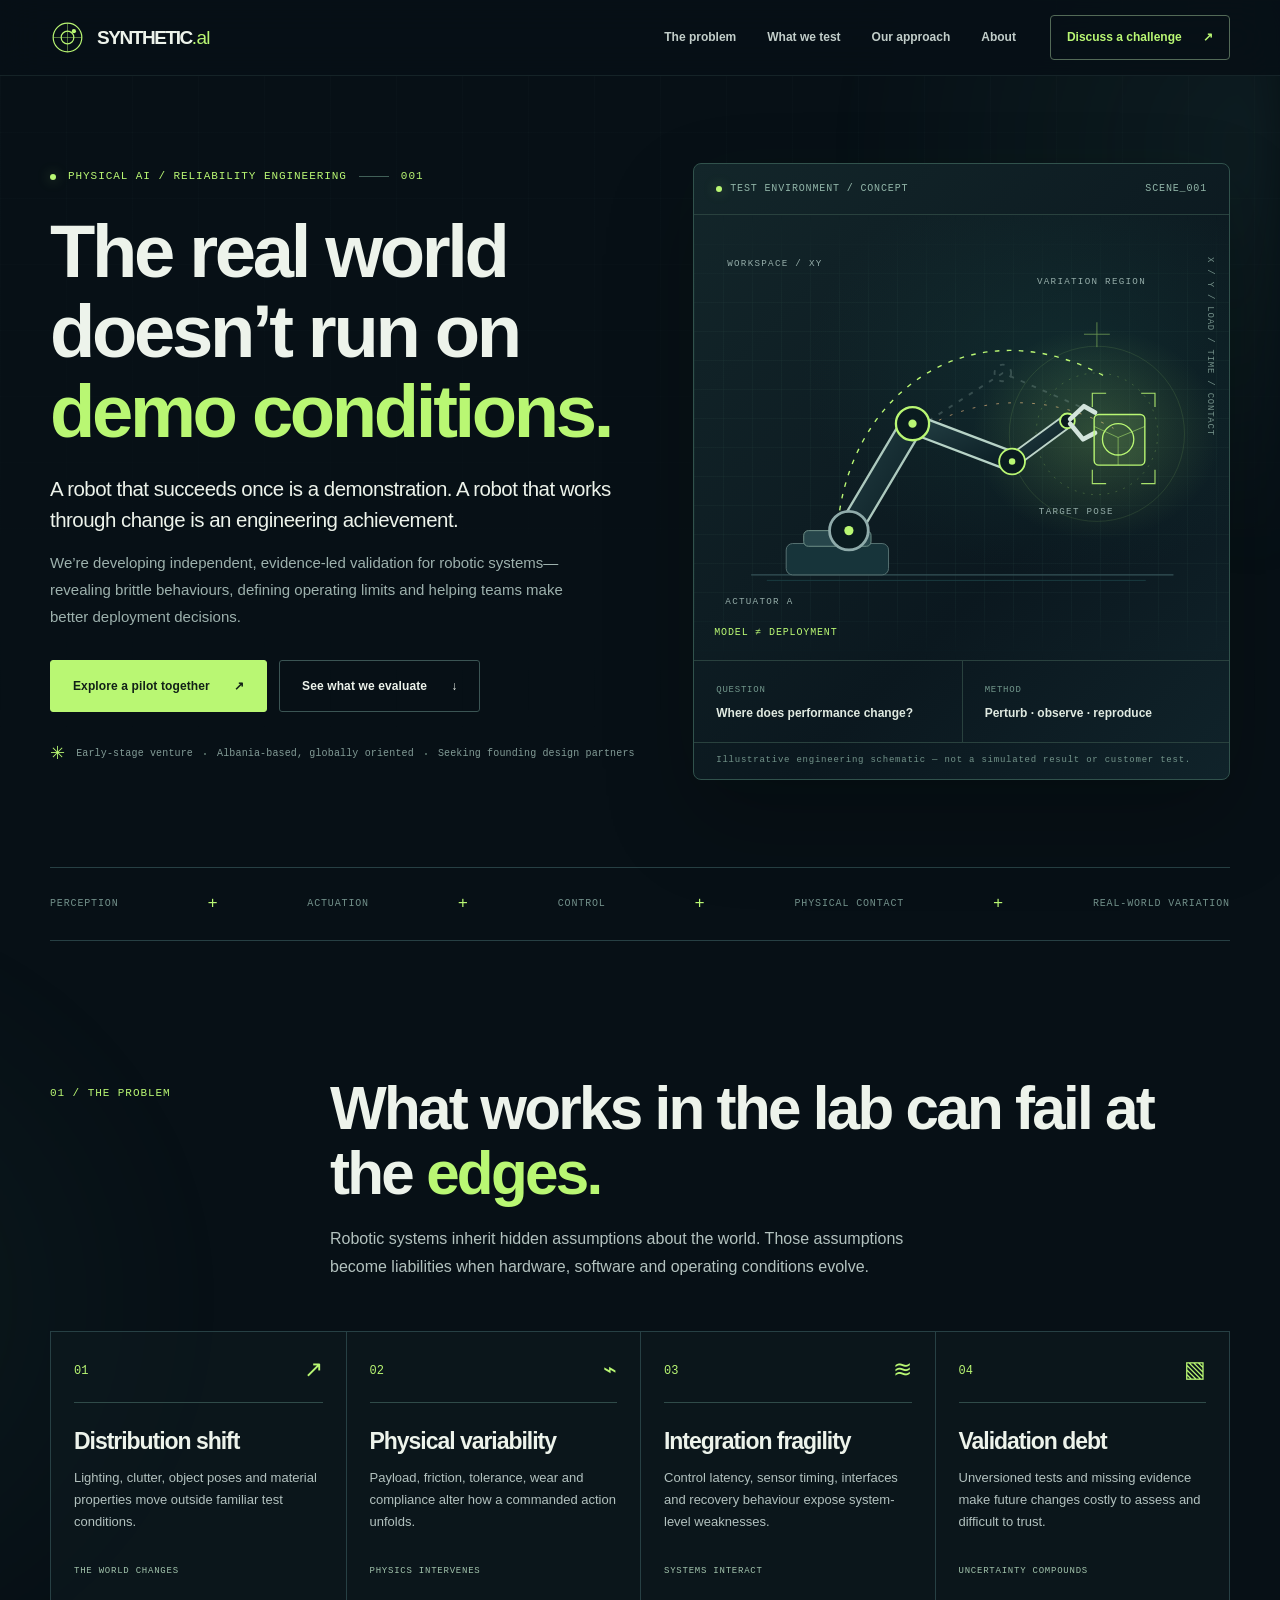
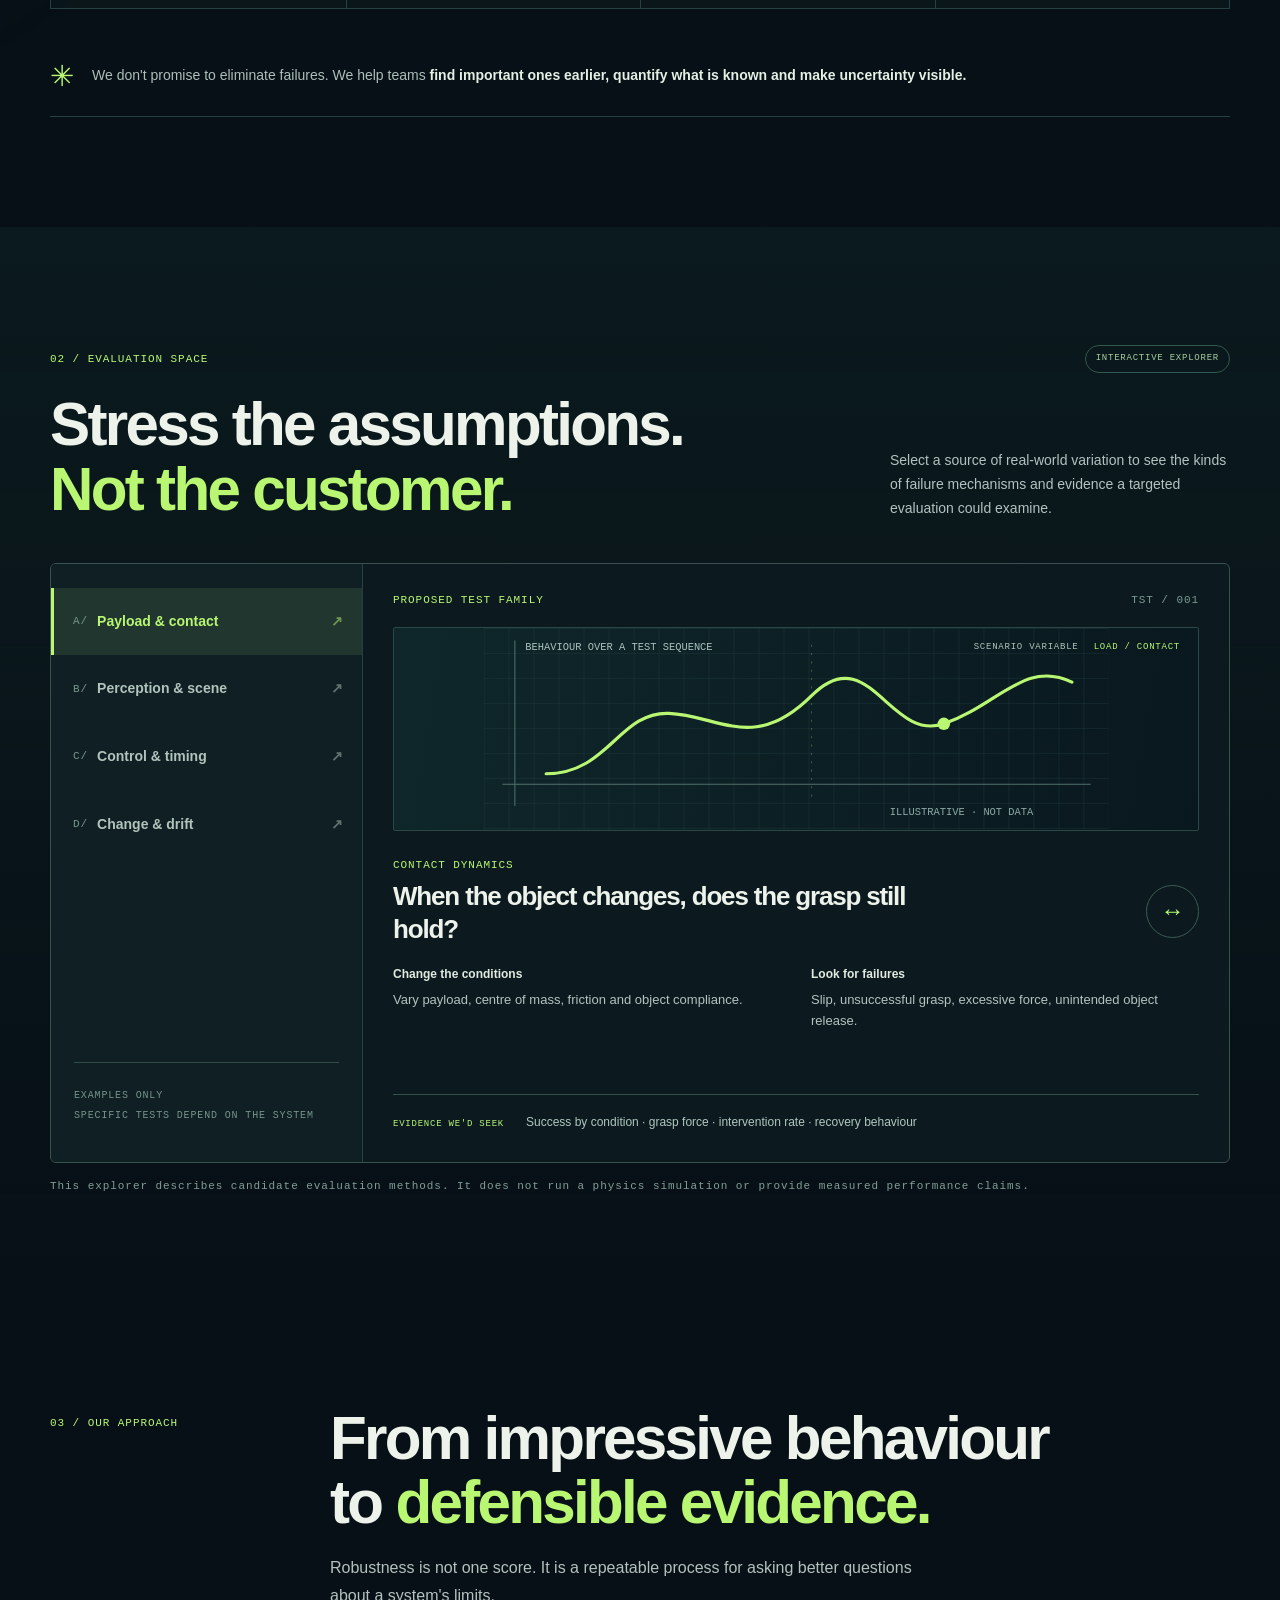
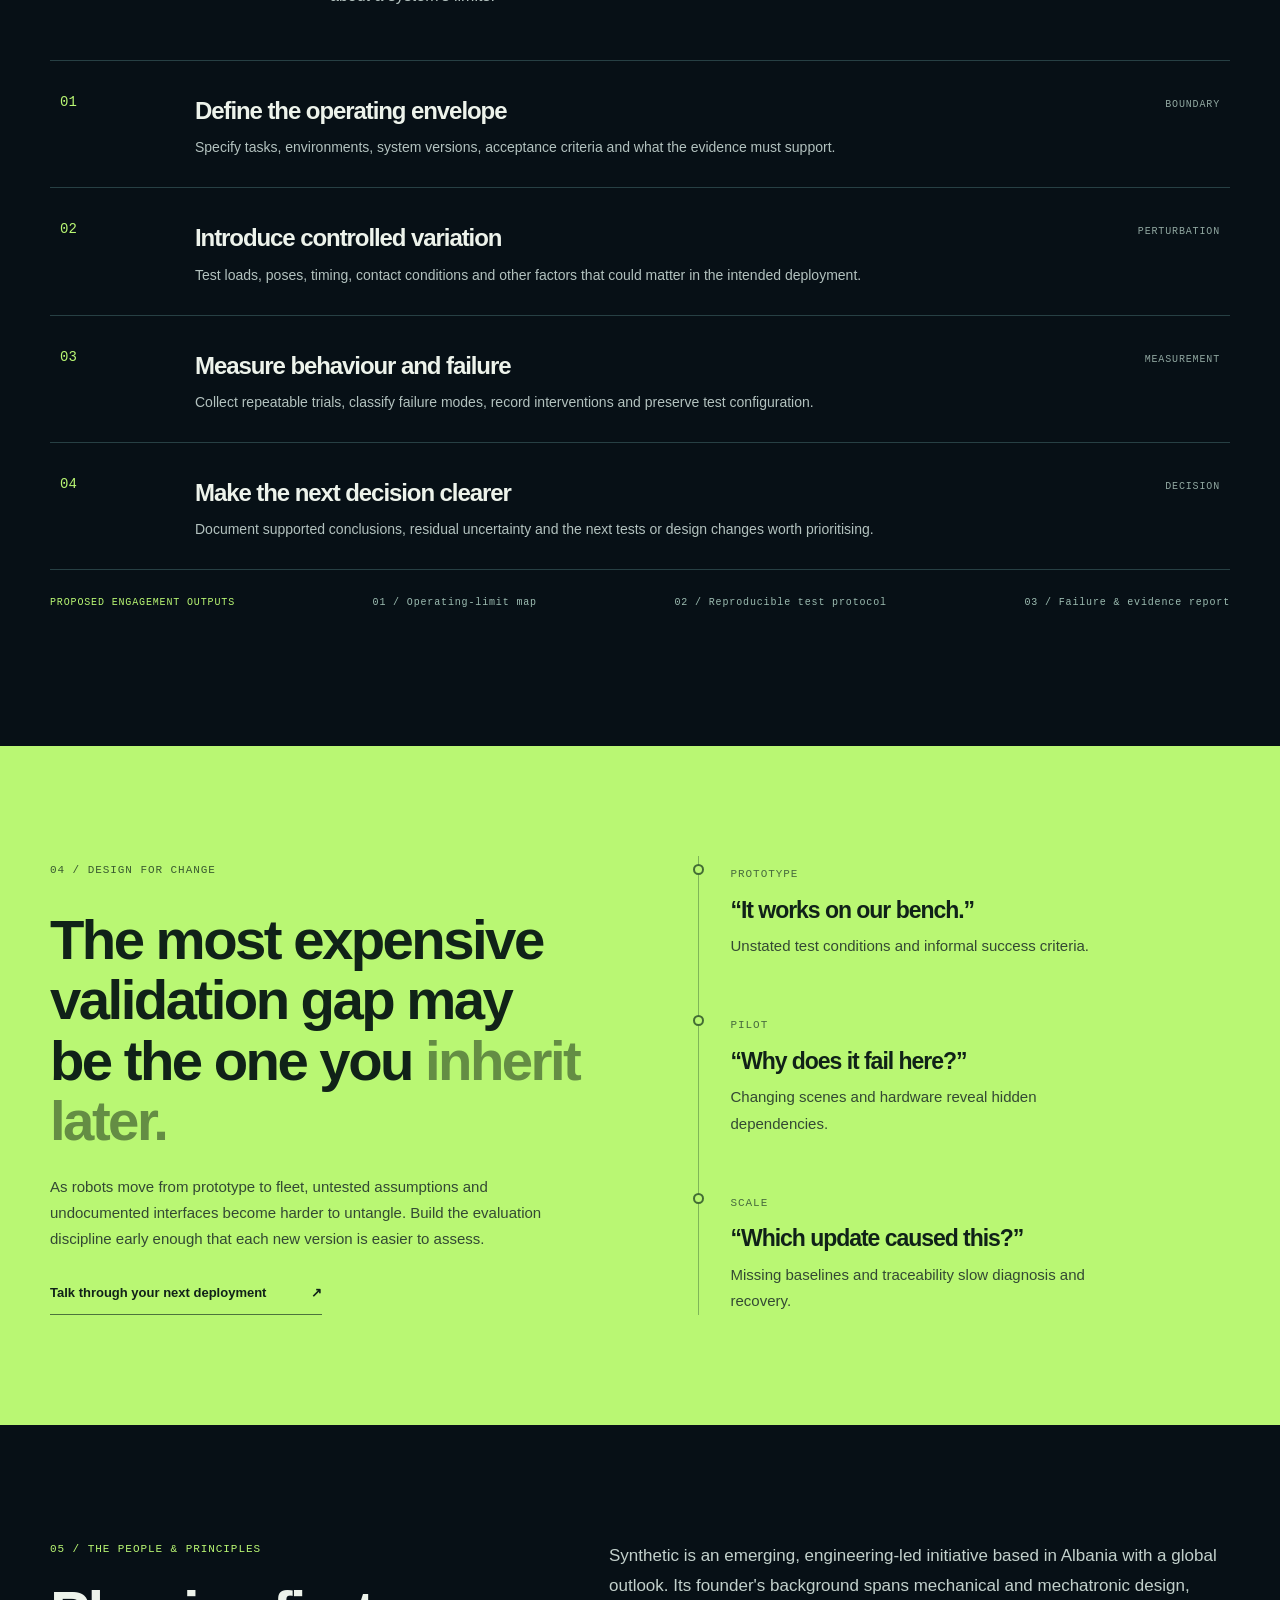
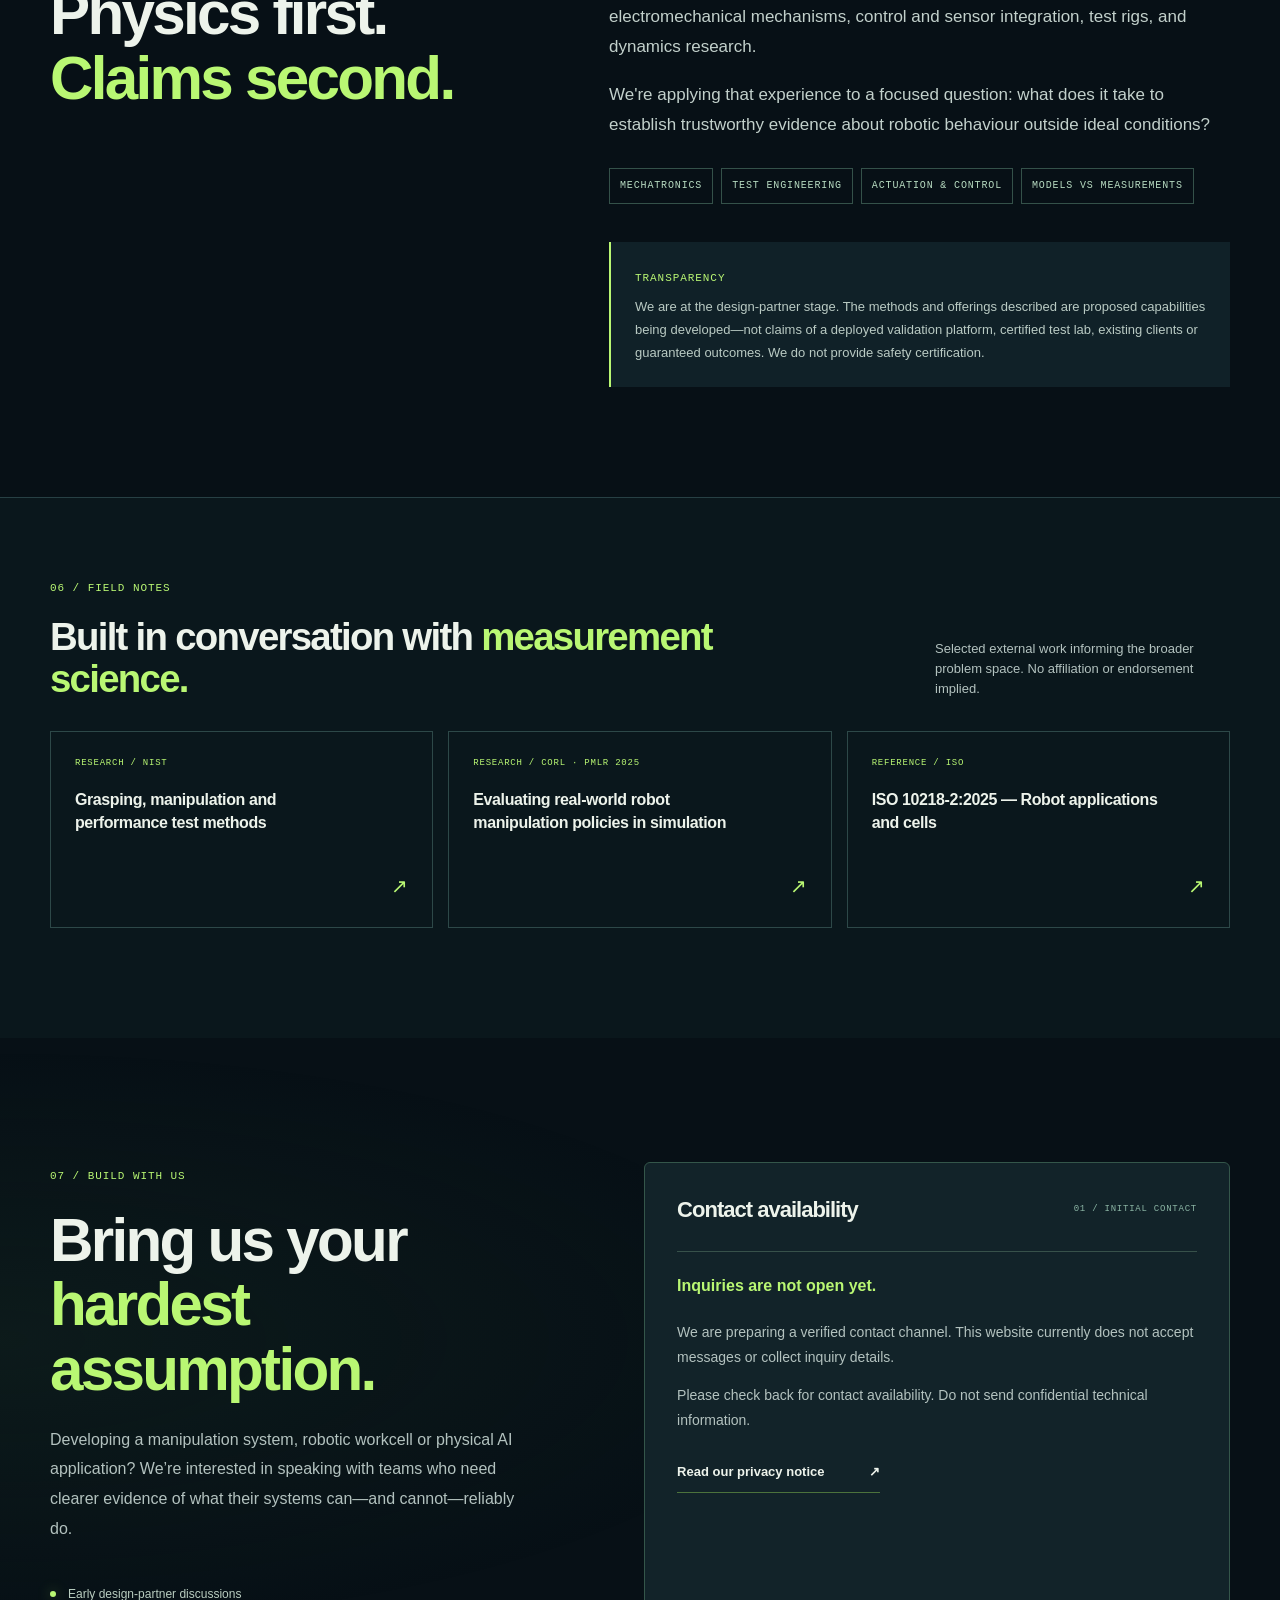
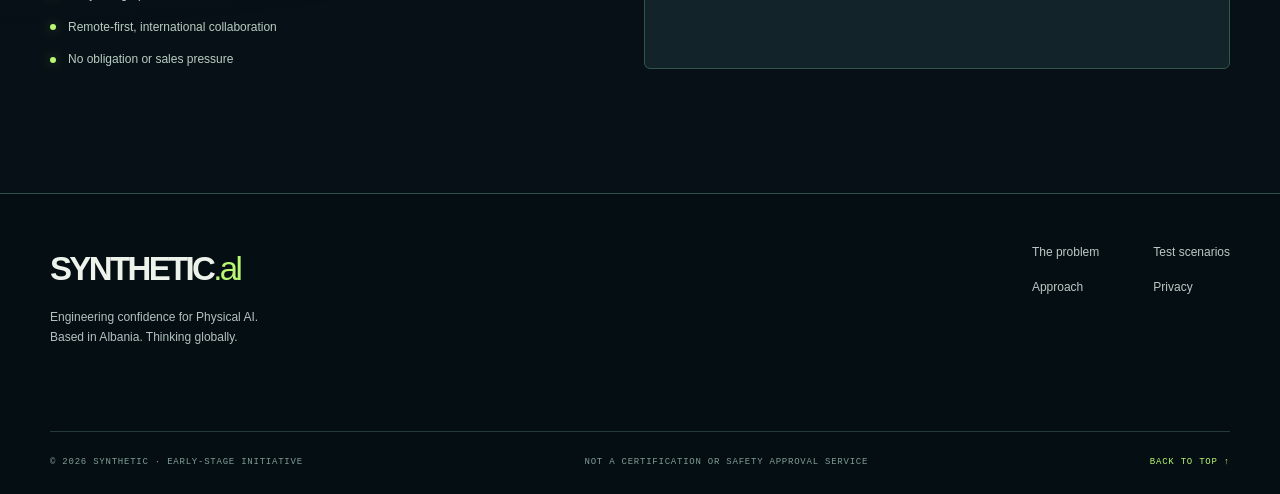
==== commit 7ea3a7f7: "Prepare truthful GitHub Pages launch with inquiries disabled" ====
--- a/index.html
+++ b/index.html
@@ -1,7 +1,7 @@
 <!doctype html>
 <html lang="en">
 <head>
-  <meta charset="utf-8">
+  <meta charset="utf-8"><meta http-equiv="Content-Security-Policy" content="default-src 'self'; script-src 'self'; style-src 'self' 'unsafe-inline'; img-src 'self' data:; font-src 'self'; connect-src 'none'; form-action 'none'; object-src 'none'; base-uri 'self'">
   <meta name="viewport" content="width=device-width, initial-scale=1">
   <meta name="theme-color" content="#071016">
   <meta name="description" content="Robotics validation for the realities beyond a demo. Synthetic is developing engineering-led robustness testing, deployment evidence and repeatable evaluation for Physical AI systems.">
@@ -12,6 +12,7 @@
   <meta property="og:image" content="https://synthetic.al/assets/social-preview.png">
   <meta name="twitter:card" content="summary_large_image">
   <meta name="color-scheme" content="dark">
+  <link rel="canonical" href="https://synthetic.al/">
   <link rel="icon" href="assets/favicon.svg" type="image/svg+xml">
   <link rel="stylesheet" href="styles.css">
   <title>Synthetic — Engineering confidence for Physical AI</title>
@@ -40,7 +41,7 @@
     </nav>
   </header>
 
-  <main id="main">
+  <main id="main" tabindex="-1">
     <section class="hero section" aria-labelledby="hero-title">
       <div class="container hero-grid">
         <div class="hero-copy">
@@ -114,7 +115,7 @@
         <div class="section-kicker"><span class="section-number">02 / EVALUATION SPACE</span><span class="tag">INTERACTIVE EXPLORER</span></div>
         <div class="explorer-head"><h2>Stress the assumptions.<br><em>Not the customer.</em></h2><p>Select a source of real-world variation to see the kinds of failure mechanisms and evidence a targeted evaluation could examine.</p></div>
         <div class="explorer-panel">
-          <div class="scenario-tabs" role="tablist" aria-label="Explore test scenarios">
+          <div class="scenario-tabs" role="tablist" aria-orientation="vertical" aria-label="Explore test scenarios">
             <button type="button" role="tab" id="tab-contact" aria-selected="true" aria-controls="scenario-panel" tabindex="0" data-scenario="contact"><span class="tab-index">A/</span> Payload & contact <span aria-hidden="true">↗</span></button>
             <button type="button" role="tab" id="tab-perception" aria-selected="false" aria-controls="scenario-panel" tabindex="-1" data-scenario="perception"><span class="tab-index">B/</span> Perception & scene <span aria-hidden="true">↗</span></button>
             <button type="button" role="tab" id="tab-control" aria-selected="false" aria-controls="scenario-panel" tabindex="-1" data-scenario="control"><span class="tab-index">C/</span> Control & timing <span aria-hidden="true">↗</span></button>
@@ -160,22 +161,17 @@
       <div class="container about-grid"><div><span class="section-number">05 / THE PEOPLE & PRINCIPLES</span><h2>Physics first.<br><em>Claims second.</em></h2></div><div class="about-body"><p>Synthetic is an emerging, engineering-led initiative based in Albania with a global outlook. Its founder's background spans mechanical and mechatronic design, electromechanical mechanisms, control and sensor integration, test rigs, and dynamics research.</p><p>We're applying that experience to a focused question: what does it take to establish trustworthy evidence about robotic behaviour outside ideal conditions?</p><div class="capabilities"><span>MECHATRONICS</span><span>TEST ENGINEERING</span><span>ACTUATION & CONTROL</span><span>MODELS VS MEASUREMENTS</span></div><div class="honesty-note"><span>TRANSPARENCY</span><p>We are at the design-partner stage. The methods and offerings described are proposed capabilities being developed—not claims of a deployed validation platform, certified test lab, existing clients or guaranteed outcomes. We do not provide safety certification.</p></div></div></div>
     </section>
 
-    <section class="section reading-section"><div class="container"><span class="section-number">06 / FIELD NOTES</span><div class="reading-head"><h2>Built in conversation with <em>measurement science.</em></h2><p>Selected external work informing the broader problem space. No affiliation or endorsement implied.</p></div><div class="reading-grid"><a href="https://www.nist.gov/programs-projects/grasping-manipulation-and-contact-safety-performance-robotic-systems" target="_blank" rel="noopener noreferrer"><span>RESEARCH / NIST</span><strong>Grasping, manipulation and performance test methods</strong><span class="reading-arrow">↗</span></a><a href="https://proceedings.mlr.press/v270/li25c.html" target="_blank" rel="noopener noreferrer"><span>RESEARCH / CORL 2025</span><strong>Evaluating real-world robot manipulation policies in simulation</strong><span class="reading-arrow">↗</span></a><a href="https://www.iso.org/standard/73934.html" target="_blank" rel="noopener noreferrer"><span>REFERENCE / ISO</span><strong>ISO 10218-2:2025 — Robot applications and cells</strong><span class="reading-arrow">↗</span></a></div></div></section>
+    <section class="section reading-section"><div class="container"><span class="section-number">06 / FIELD NOTES</span><div class="reading-head"><h2>Built in conversation with <em>measurement science.</em></h2><p>Selected external work informing the broader problem space. No affiliation or endorsement implied.</p></div><div class="reading-grid"><a href="https://www.nist.gov/programs-projects/grasping-manipulation-and-contact-safety-performance-robotic-systems" target="_blank" rel="noopener noreferrer"><span>RESEARCH / NIST</span><strong>Grasping, manipulation and performance test methods</strong><span class="reading-arrow">↗</span></a><a href="https://proceedings.mlr.press/v270/li25c.html" target="_blank" rel="noopener noreferrer"><span>RESEARCH / CORL · PMLR 2025</span><strong>Evaluating real-world robot manipulation policies in simulation</strong><span class="reading-arrow">↗</span></a><a href="https://www.iso.org/standard/73934.html" target="_blank" rel="noopener noreferrer"><span>REFERENCE / ISO</span><strong>ISO 10218-2:2025 — Robot applications and cells</strong><span class="reading-arrow">↗</span></a></div></div></section>
 
     <section id="contact" class="section contact-section">
       <div class="container contact-grid"><div class="contact-copy"><span class="section-number">07 / BUILD WITH US</span><h2>Bring us your <em>hardest assumption.</em></h2><p>Developing a manipulation system, robotic workcell or physical AI application? We’re interested in speaking with teams who need clearer evidence of what their systems can—and cannot—reliably do.</p><div class="contact-qualifiers"><span><span class="green-dot"></span> Early design-partner discussions</span><span><span class="green-dot"></span> Remote-first, international collaboration</span><span><span class="green-dot"></span> No obligation or sales pressure</span></div></div>
-        <div class="contact-form-wrap"><div class="form-heading"><h3>Tell us what you're building.</h3><span>01 / INITIAL CONTACT</span></div>
-          <form id="contact-form" name="robotics-inquiry" method="POST" action="/thank-you.html" data-netlify="true" netlify-honeypot="bot-field">
-            <input type="hidden" name="form-name" value="robotics-inquiry">
-            <p class="trap"><label>Leave this field blank <input name="bot-field" tabindex="-1" autocomplete="off"></label></p>
-            <div class="form-row"><label for="name">Your name <span>*</span><input id="name" name="name" type="text" autocomplete="name" maxlength="120" required placeholder="Jane Smith"></label><label for="email">Work email <span>*</span><input id="email" name="email" type="email" autocomplete="email" maxlength="254" required placeholder="jane@company.com"></label></div>
-            <label for="company">Company / team<input id="company" name="company" type="text" autocomplete="organization" maxlength="160" placeholder="Organisation (optional)"></label>
-            <label for="stage">Where is the system today?<select id="stage" name="stage"><option value="">Select a stage (optional)</option><option value="Research / prototype">Research / prototype</option><option value="Pilot deployment">Pilot deployment</option><option value="Production / scaling">Production / scaling</option><option value="Exploring validation approach">Exploring validation approach</option></select></label>
-            <label for="challenge-field">What's the reliability challenge? <span>*</span><textarea id="challenge-field" name="challenge" rows="4" required maxlength="2000" placeholder="A few lines about the task, uncertainty or deployment challenge. Please don't include confidential technical details."></textarea></label>
-            <label class="consent"><input type="checkbox" required name="no-confidential" value="confirmed"><span>I understand this is an initial inquiry and won't include confidential or sensitive technical information. I have read the <a href="privacy.html">privacy notice</a>.</span></label>
-            <button class="button button-primary form-submit" type="submit">Send inquiry <span aria-hidden="true">↗</span></button>
-            <p class="form-note" id="form-status" role="status" aria-live="polite">Please share only high-level information. Do not include confidential designs, code or sensitive data.</p>
-          </form>
+        <div class="contact-form-wrap"><div class="form-heading"><h3>Contact availability</h3><span>01 / INITIAL CONTACT</span></div>
+          <div class="inquiry-unavailable" role="note" aria-labelledby="inquiry-status">
+            <h4 id="inquiry-status">Inquiries are not open yet.</h4>
+            <p>We are preparing a verified contact channel. This website currently does not accept messages or collect inquiry details.</p>
+            <p>Please check back for contact availability. Do not send confidential technical information.</p>
+            <a class="text-link" href="privacy.html">Read our privacy notice <span aria-hidden="true">↗</span></a>
+          </div>
         </div>
       </div>
     </section>
--- a/styles.css
+++ b/styles.css
@@ -28,3 +28,10 @@
 @media(max-width:920px){.desktop-nav,.nav-cta{display:none}.menu-toggle{display:block;margin-left:auto}.mobile-nav:not([hidden]){display:flex;flex-direction:column;gap:0;background:#0d1e23;border-bottom:1px solid var(--line);padding:12px 32px 19px}.mobile-nav a{padding:12px 0;color:#d3ded8;font-size:14px}.mobile-nav a:hover{color:var(--accent)}.hero-grid{grid-template-columns:1fr}.hero{padding-top:70px}.hero h1{max-width:800px;font-size:clamp(3.8rem,8.4vw,6.8rem)}.hero-visual{max-width:750px}.hero-ticker{margin-top:50px;flex-wrap:wrap;justify-content:start;gap:16px 27px}.section-intro{grid-template-columns:150px 1fr}.risk-grid{grid-template-columns:repeat(2,1fr)}.risk-card:nth-child(3){border-left:0;border-top:1px solid var(--line)}.risk-card:nth-child(4){border-top:1px solid var(--line)}.explorer-panel{grid-template-columns:250px 1fr}.scenario-tabs>button{font-size:12px;padding:19px 12px}.scenario-display{padding:25px 22px}.future-grid,.contact-grid,.about-grid{gap:35px}.contact-form-wrap{padding:24px}.reading-head{align-items:start;flex-direction:column;gap:13px}}
 @media(max-width:650px){:root{--header:67px}.container{width:calc(100% - 34px)}.section{padding:76px 0}.nav-shell{height:var(--header)}.brand{font-size:17px}.brand-symbol{width:30px;height:30px}.hero{padding-top:53px;padding-bottom:22px}.hero h1{font-size:clamp(3.25rem,13vw,5rem);margin:24px 0 19px;letter-spacing:-.058em}.eyebrow{font-size:8px;gap:8px}.eyebrow-line{max-width:10px}.hero-lead{font-size:18px}.hero-detail{font-size:14px}.hero-actions{align-items:stretch;flex-direction:column}.hero-actions .button{width:100%}.hero-footnote{line-height:1.6}.visual-screen{height:315px}.visual-bottom>div{padding:16px 13px}.visual-topline{padding:15px 13px;font-size:8px}.visual-bottom strong{font-size:11px}.visual-disclaimer{font-size:8px;padding:10px 13px}.hero-ticker{font-size:9px;margin-top:38px;padding:18px 0}.section-intro{display:block;margin-bottom:29px}.section-intro .section-number{display:block;margin-bottom:23px}.section-intro h2{font-size:clamp(2.55rem,10.5vw,4rem)}.section-intro p{font-size:14px}.risk-grid{grid-template-columns:1fr}.risk-card{min-height:0;padding:24px}.risk-card+.risk-card{border-left:0;border-top:1px solid var(--line)}.risk-card h3{margin-top:17px}.risk-card p{margin-bottom:18px}.insight-line{align-items:start}.insight-line p{font-size:13px}.explorer-head{flex-direction:column;align-items:start;gap:18px;margin-bottom:24px}.explorer-head h2{font-size:clamp(2.55rem,10vw,3.8rem)}.explorer-head p{max-width:500px}.explorer-panel{grid-template-columns:1fr}.scenario-tabs{display:grid;grid-template-columns:repeat(2,1fr);padding:0;border-right:0;border-bottom:1px solid var(--line)}.scenario-tabs>button{font-size:11px;padding:17px 11px;border-left:0;border-bottom:2px solid transparent;line-height:1.35}.scenario-tabs>button[aria-selected="true"]{border-left:0;border-bottom-color:var(--accent)}.scenario-tabs>button span:last-child{display:none}.tabs-footnote{display:none}.scenario-display{padding:19px 16px}.display-head{font-size:9px}.display-visual{height:160px;margin:16px 0 22px}.display-visual .visual-micro{font-size:8px;top:8px;right:8px}.display-title-row h3{font-size:23px}.display-symbol{display:none}.display-columns{grid-template-columns:1fr;gap:14px;margin-bottom:20px}.evidence-bar{display:block;padding-top:14px}.evidence-bar>span{display:block}.evidence-bar>span:last-child{margin-top:8px}.process-list article{grid-template-columns:34px 1fr;gap:12px;padding:25px 0}.process-list h3{font-size:21px}.process-tag{grid-column:2;text-align:left;margin-top:1px}.process-list p{font-size:13px}.outcomes-row{display:grid;gap:12px}.future-grid,.about-grid,.contact-grid{grid-template-columns:1fr;gap:30px}.future-section h2{font-size:clamp(2.5rem,10vw,4rem)}.future-steps{margin-top:14px}.about-grid h2{font-size:clamp(2.6rem,10.5vw,4rem);margin-bottom:0}.about-body>p{font-size:15px}.reading-grid{grid-template-columns:1fr}.reading-grid a{min-height:160px}.contact-copy h2{font-size:clamp(2.55rem,10vw,4rem)}.contact-section{padding-bottom:88px}.contact-qualifiers{margin-top:25px}.contact-form-wrap{padding:22px 18px}.form-heading h3{font-size:20px}.form-heading>span{display:none}.form-row{grid-template-columns:1fr}.footer-top{flex-direction:column;padding-bottom:40px}.footer-bottom{line-height:1.65;flex-direction:column;align-items:start;gap:8px}.simple-main{padding:75px 0}}
 @media(prefers-reduced-motion:reduce){html{scroll-behavior:auto}*,*::before,*::after{animation-duration:.01ms!important;animation-iteration-count:1!important;transition-duration:.01ms!important}}
+
+/* Bound decorative backgrounds to the viewport without clipping page content. */
+.ambient-a{right:0;width:min(470px,100%);background:radial-gradient(ellipse at right,rgba(71,143,129,.105),transparent 67%)}
+.trap[hidden]{display:none!important}
+@media(max-width:920px){.page-back{display:inline-flex;padding:10px;font-size:11px}}
+
+.inquiry-unavailable p{font-size:14px;line-height:1.75}.inquiry-unavailable h4{color:var(--accent)}
